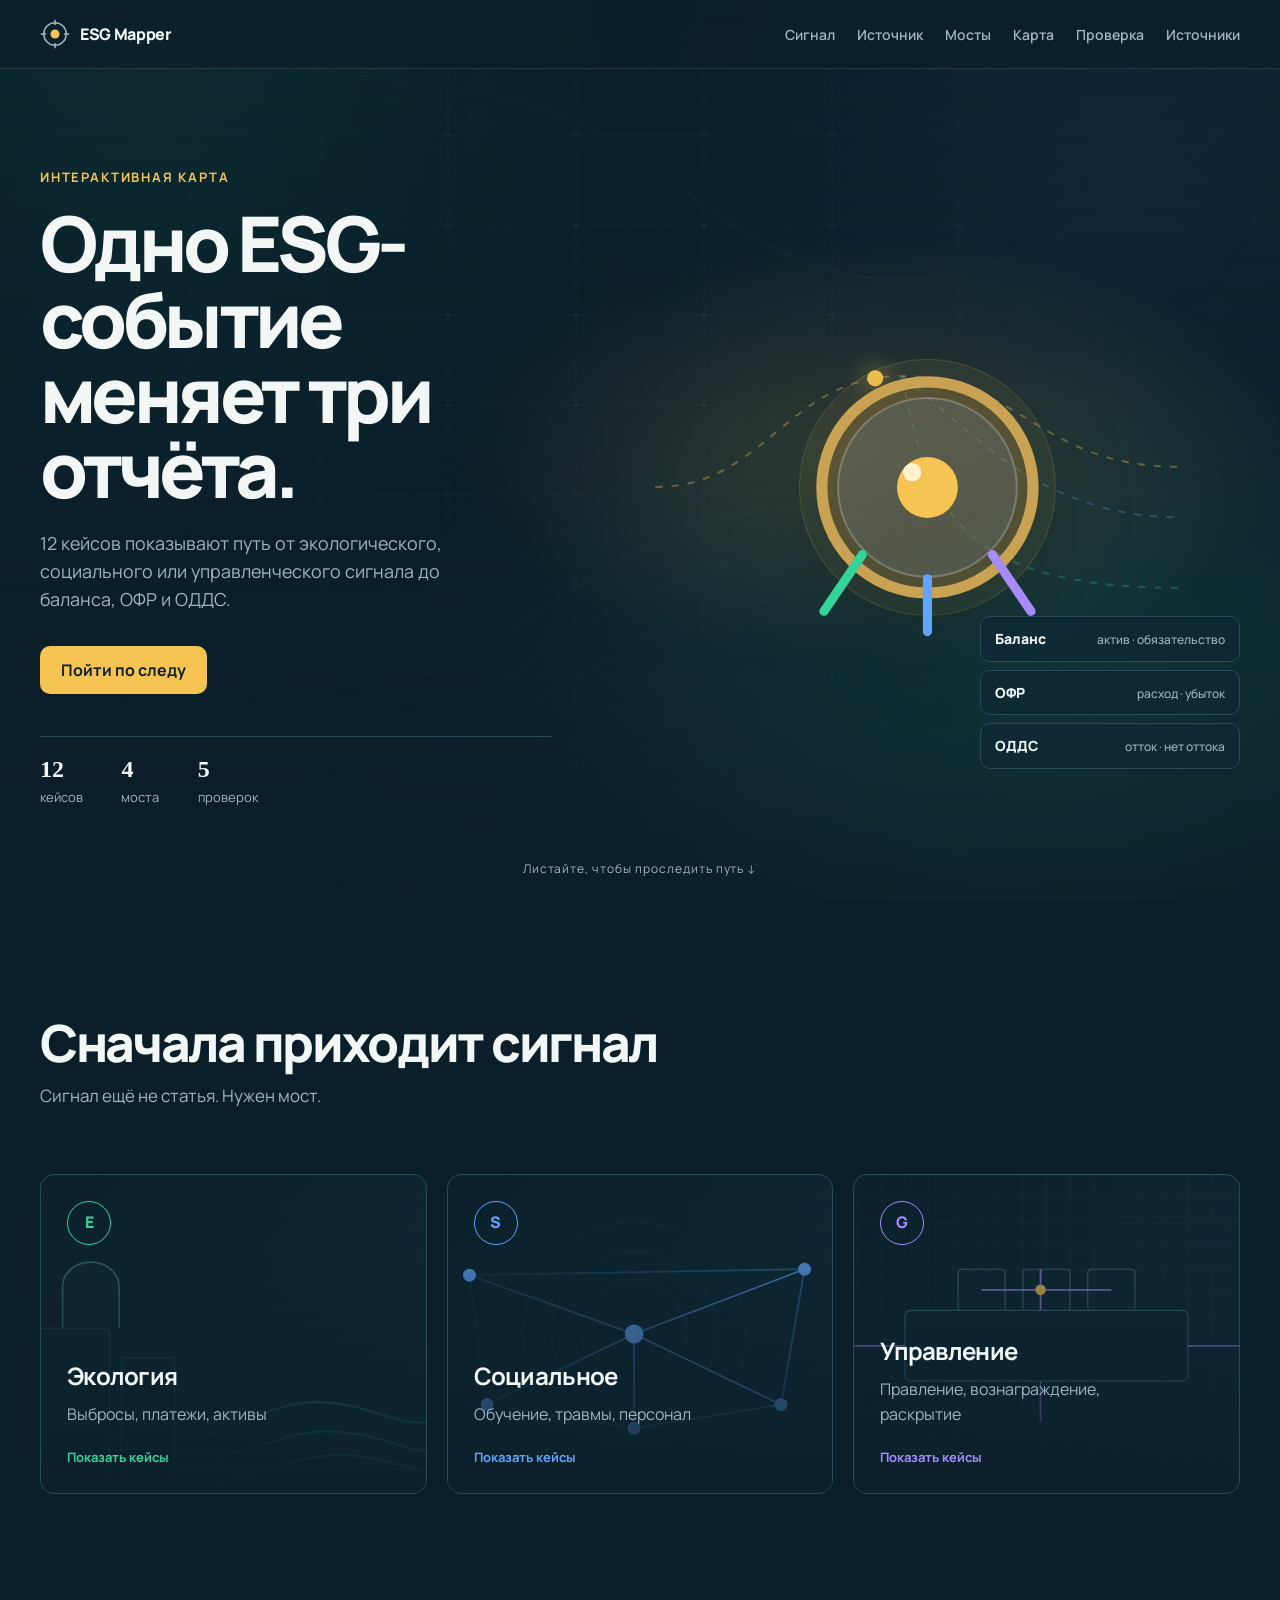
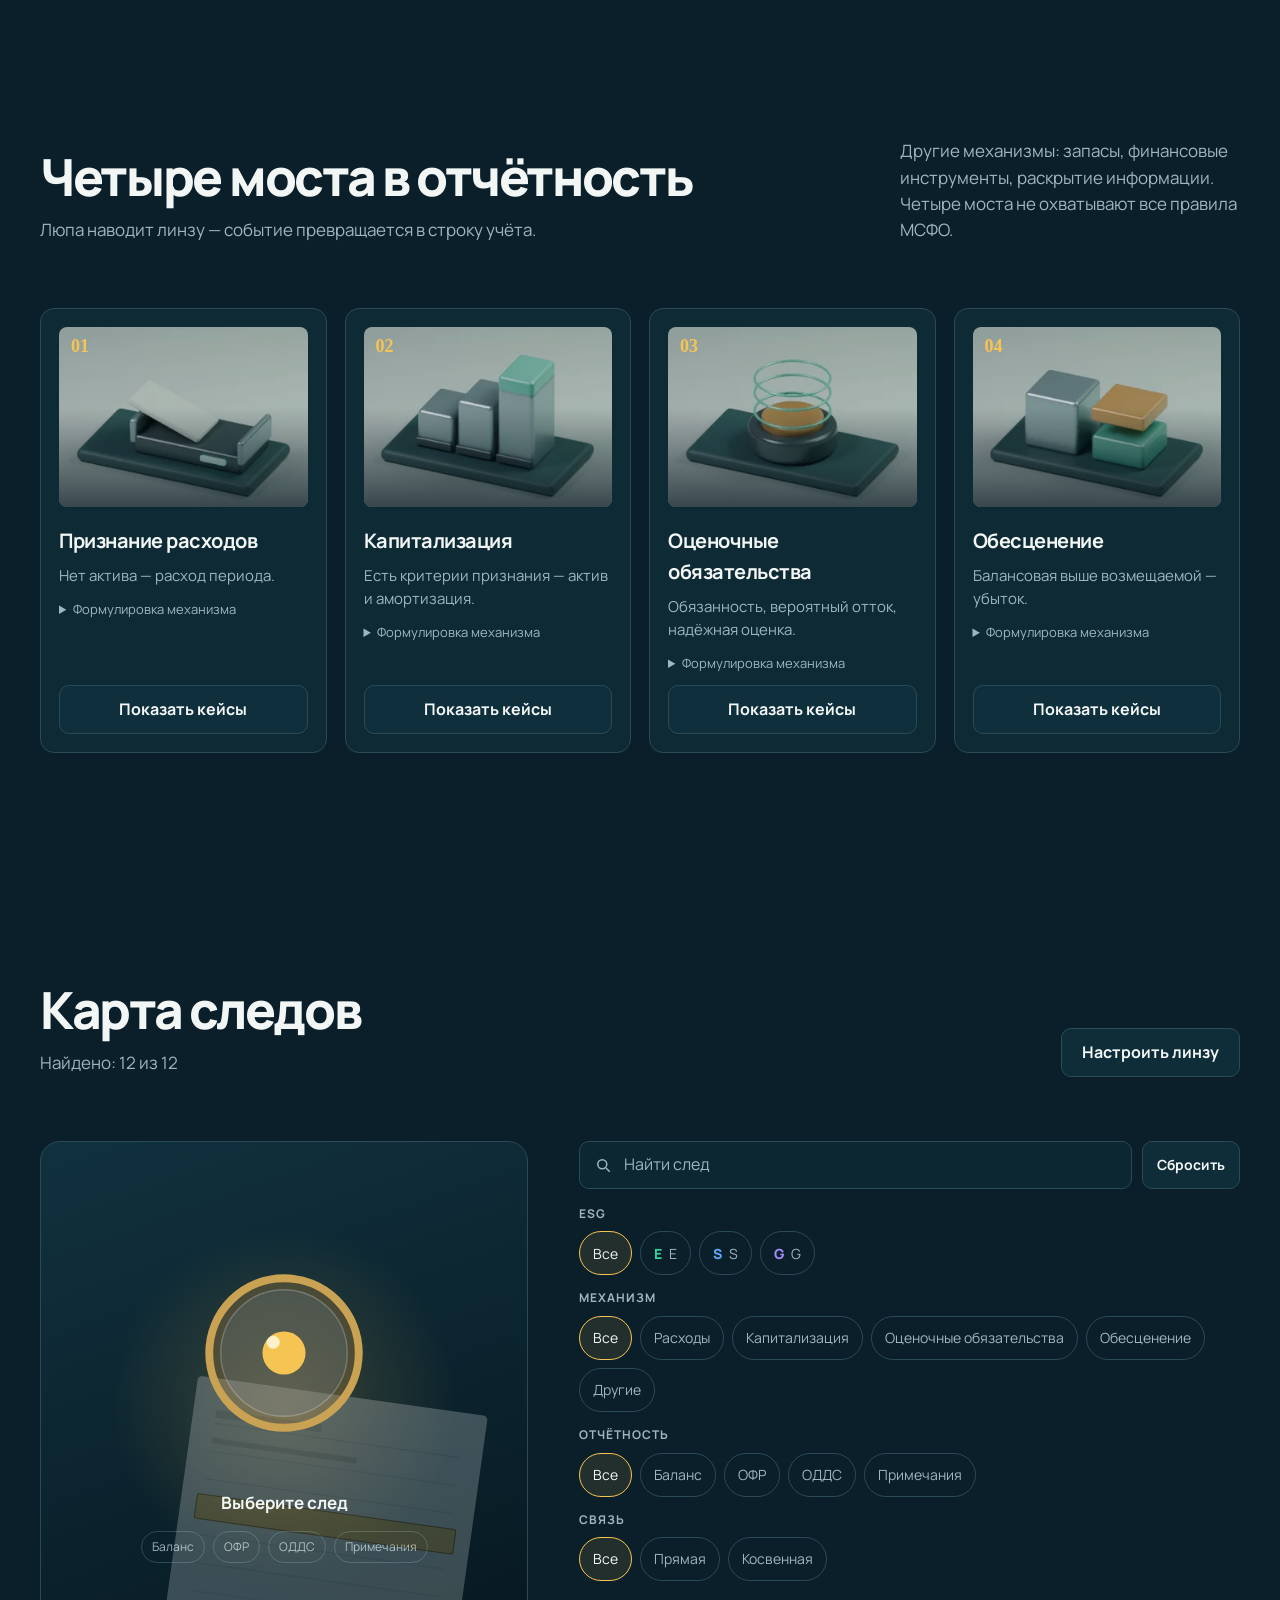
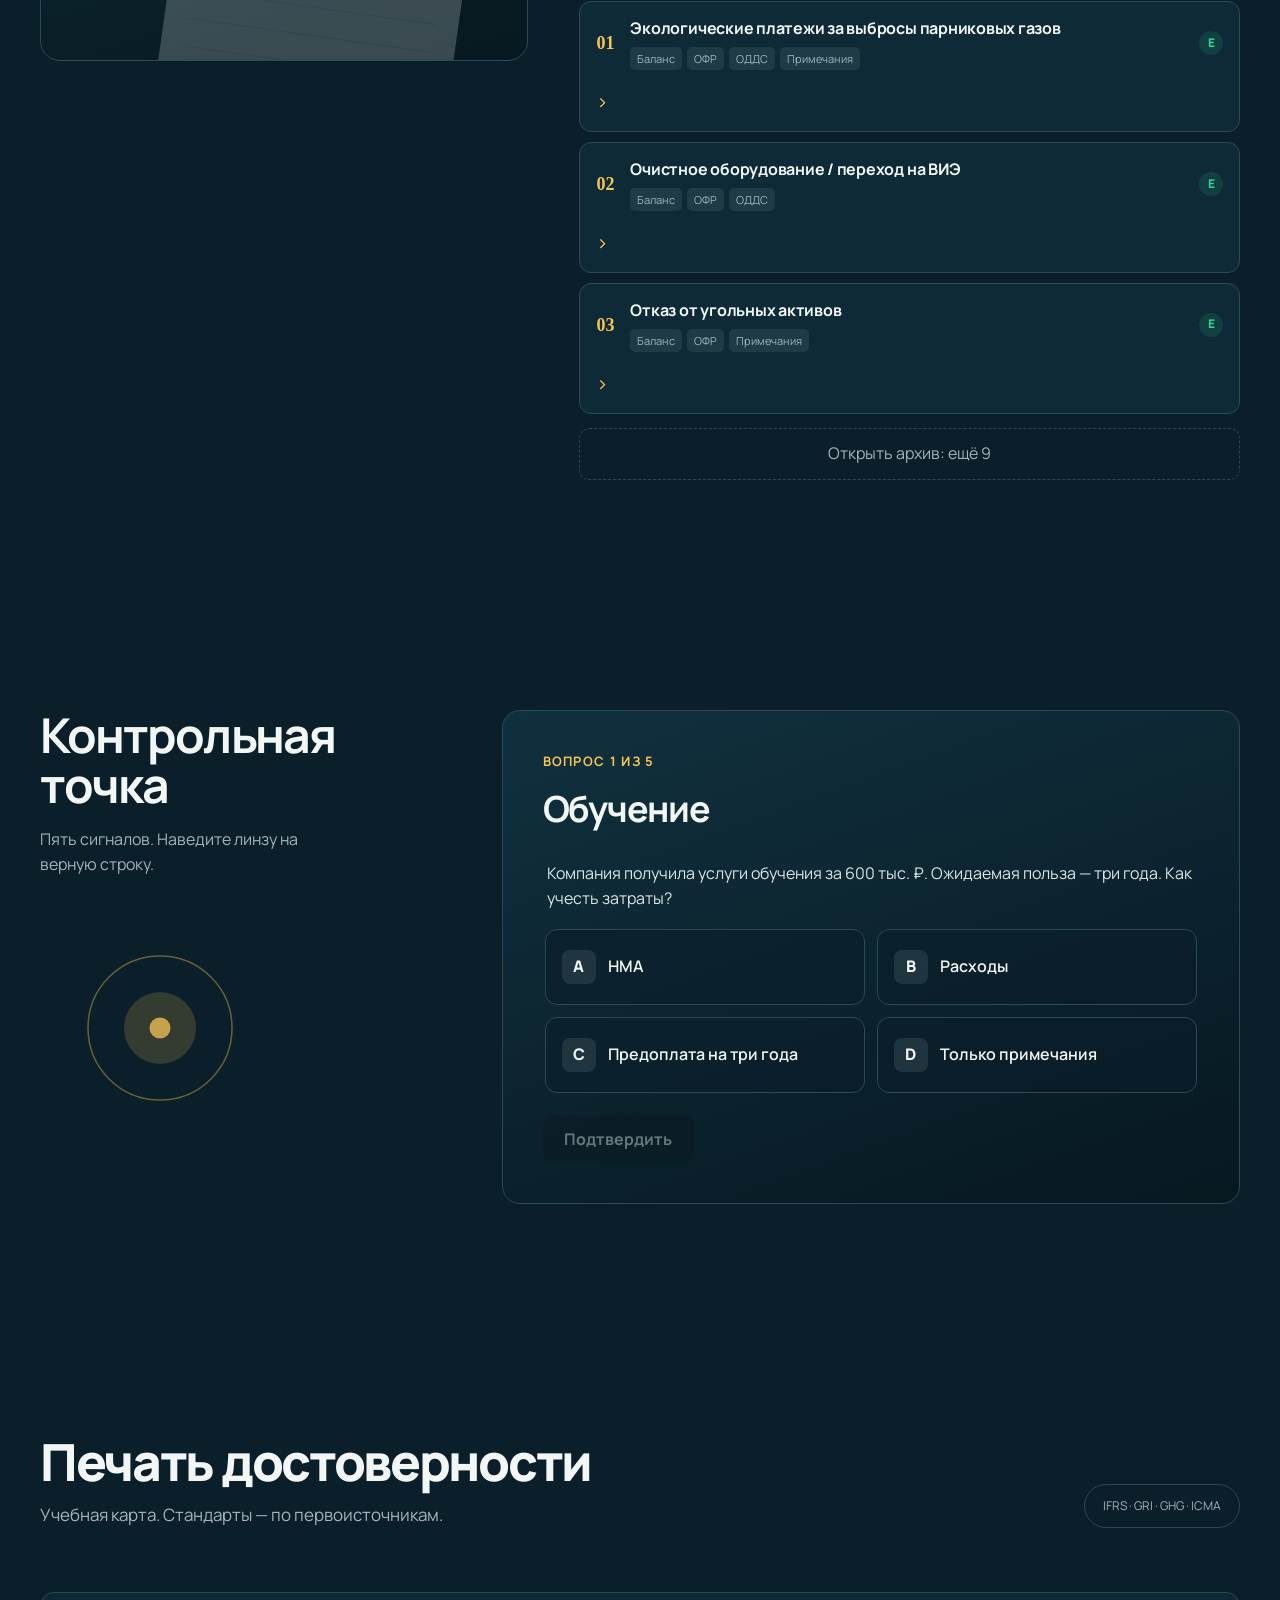
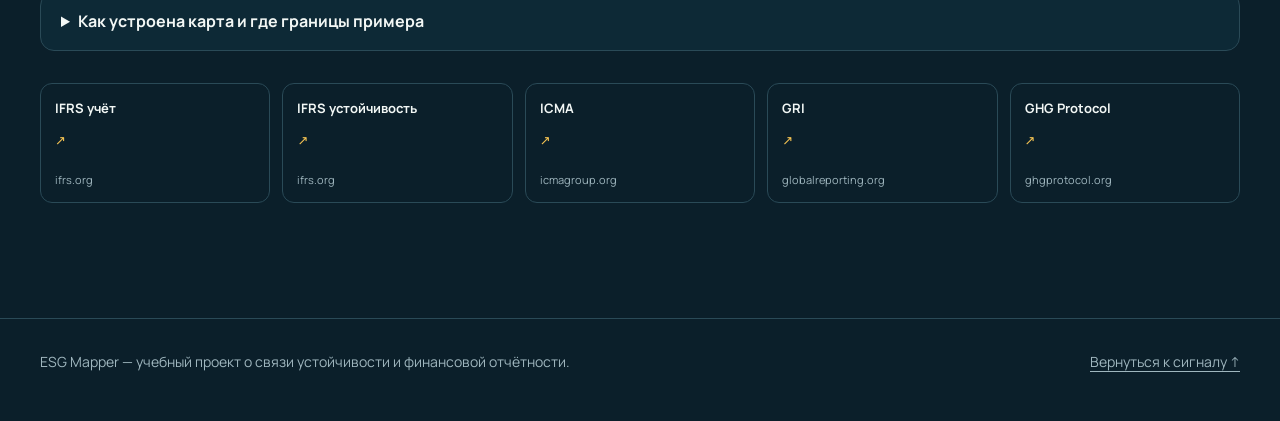
==== v2/index.html @ 5d4ba4f4 "Add v2 visual story preview with Lupa" ====
<!doctype html>
<html lang="ru">
<head>
  <meta charset="utf-8">
  <meta name="viewport" content="width=device-width, initial-scale=1">
  <title>ESG Mapper — след сигнала</title>
  <meta name="description" content="Интерактивная карта: как ESG-событие доходит до баланса, отчёта о финансовых результатах и денежных потоков.">
  <meta name="color-scheme" content="dark">
  <meta property="og:title" content="ESG Mapper — след сигнала">
  <meta property="og:description" content="Одно ESG-событие меняет три отчёта. Пройдите по следу с Люпой-линзой.">
  <meta property="og:image" content="assets/og-esg-mapper.jpg">
  <meta property="og:url" content="https://SaroyanAram.github.io/esg-mapper/v2/">
  <link rel="canonical" href="https://SaroyanAram.github.io/esg-mapper/v2/">
  <link rel="icon" type="image/png" sizes="48x48" href="assets/favicon.png">
  <link rel="stylesheet" href="styles.css">
</head>
<body>
  <a class="skip-link" href="#main">Перейти к содержанию</a>

  <header class="topbar">
    <div class="shell topbar__inner">
      <a class="brand" href="#signal" aria-label="ESG Mapper — к началу">
        <svg class="brand__mark" viewBox="0 0 40 40" aria-hidden="true" focusable="false">
          <circle cx="20" cy="20" r="15" fill="none" stroke="currentColor" stroke-width="2"/>
          <circle cx="20" cy="20" r="6" fill="#F6C453"/>
          <path d="M20 1v7M20 32v7M1 20h7M32 20h7" stroke="currentColor" stroke-width="2"/>
        </svg>
        <span>ESG Mapper</span>
      </a>

      <button class="menu-toggle" id="menu-toggle" type="button" aria-expanded="false" aria-controls="site-nav">Меню</button>

      <nav class="site-nav" id="site-nav" aria-label="Маршрут по истории">
        <ul>
          <li><a href="#signal">Сигнал</a></li>
          <li><a href="#source">Источник</a></li>
          <li><a href="#mechanisms">Мосты</a></li>
          <li><a href="#catalog">Карта</a></li>
          <li><a href="#quiz">Проверка</a></li>
          <li><a href="#methodology">Источники</a></li>
        </ul>
      </nav>
    </div>
  </header>

  <main id="main">
    <!-- Акт 1 -->
    <section class="act hero" id="signal" aria-labelledby="hero-title">
      <div class="hero__backdrop" aria-hidden="true"></div>
      <div class="shell hero__inner">
        <div class="hero__copy">
          <p class="hero__eyebrow">Интерактивная карта</p>
          <h1 id="hero-title">Одно ESG-событие меняет три отчёта.</h1>
          <p class="hero__lede" id="hero-lede">12 кейсов показывают путь от экологического, социального или управленческого сигнала до баланса, ОФР и ОДДС.</p>
          <a class="btn btn--signal" href="#source">Пойти по следу</a>
          <ul class="hero__stats" id="hero-stats" aria-label="Объём материала">
            <li><b>12</b><span>кейсов</span></li>
            <li><b>4</b><span>моста</span></li>
            <li><b>5</b><span>проверок</span></li>
          </ul>
        </div>

        <div class="hero__stage" aria-hidden="true">
          <svg class="signal-path" viewBox="0 0 620 460" focusable="false">
            <path class="signal-path__track" d="M40 230C150 230 170 120 285 120S420 210 560 210"/>
            <path class="signal-path__track signal-path__track--low" d="M285 120C310 250 340 330 560 330"/>
            <path class="signal-path__track signal-path__track--mid" d="M285 120C350 170 420 260 560 260"/>
            <circle class="signal-path__dot" r="8">
              <animateMotion dur="4.2s" repeatCount="indefinite" path="M40 230C150 230 170 120 285 120S420 210 560 210"/>
            </circle>
          </svg>

          <div class="lupa" id="lupa" data-mood="idle">
            <svg viewBox="0 0 320 320" focusable="false">
              <circle class="lupa__halo" cx="160" cy="160" r="126"/>
              <circle class="lupa__frame" cx="160" cy="160" r="104"/>
              <circle class="lupa__glass" cx="160" cy="160" r="88"/>
              <circle class="lupa__pupil" id="lupa-pupil" cx="160" cy="160" r="30"/>
              <circle class="lupa__glint" cx="145" cy="145" r="9"/>
              <g class="lupa__scarves">
                <path d="M96 226L58 282" stroke="#34D399"/>
                <path d="M160 250V302" stroke="#60A5FA"/>
                <path d="M224 226L262 282" stroke="#A78BFA"/>
              </g>
            </svg>
          </div>

          <div class="report-stack">
            <div class="report-cell" data-report="balance"><span>Баланс</span><b>актив · обязательство</b></div>
            <div class="report-cell" data-report="income"><span>ОФР</span><b>расход · убыток</b></div>
            <div class="report-cell" data-report="cashflow"><span>ОДДС</span><b>отток · нет оттока</b></div>
          </div>
        </div>
      </div>
      <p class="hero__scroll" aria-hidden="true">Листайте, чтобы проследить путь ↓</p>
    </section>

    <!-- Акт 2 -->
    <section class="act act--source" id="source" aria-labelledby="source-title">
      <div class="shell">
        <div class="act__head">
          <h2 id="source-title">Сначала приходит сигнал</h2>
          <p>Сигнал ещё не статья. Нужен мост.</p>
        </div>
        <div class="source-grid" id="source-grid"></div>
      </div>
    </section>

    <!-- Акт 3 -->
    <section class="act act--bridges" id="mechanisms" aria-labelledby="bridges-title">
      <div class="shell">
        <div class="act__head act__head--split">
          <div>
            <h2 id="bridges-title">Четыре моста в отчётность</h2>
            <p>Люпа наводит линзу — событие превращается в строку учёта.</p>
          </div>
          <p class="bridge-note" id="bridge-note"></p>
        </div>
        <div class="bridge-grid" id="bridges-list"></div>
      </div>
    </section>

    <!-- Акт 4 -->
    <section class="act act--catalog" id="catalog" aria-labelledby="catalog-title">
      <div class="shell">
        <div class="act__head act__head--split">
          <div>
            <h2 id="catalog-title" tabindex="-1">Карта следов</h2>
            <p id="catalog-count" aria-live="polite">Загрузка каталога…</p>
          </div>
          <button class="btn btn--ghost" id="filters-toggle" type="button" aria-expanded="false" aria-controls="filters-panel">
            Настроить линзу <span class="badge" id="filters-badge" hidden>0</span>
          </button>
        </div>

        <div id="catalog-error" class="error-box" hidden role="alert">
          <p>Не удалось загрузить каталог. Обновите страницу</p>
          <button class="btn btn--signal" id="catalog-retry" type="button">Повторить</button>
        </div>

        <div class="map-layout">
          <aside class="map-stage" aria-label="Сцена с линзой">
            <div class="map-stage__glow" aria-hidden="true"></div>
            <img class="map-stage__paper" src="assets/report-sheet.svg" alt="" width="640" height="720">
            <div class="map-stage__lupa" aria-hidden="true">
              <svg viewBox="0 0 320 320" focusable="false">
                <circle class="lupa__frame" cx="160" cy="160" r="104"/>
                <circle class="lupa__glass" cx="160" cy="160" r="88"/>
                <circle class="lupa__pupil" id="map-pupil" cx="160" cy="160" r="30"/>
                <circle class="lupa__glint" cx="145" cy="145" r="9"/>
              </svg>
            </div>
            <p class="map-stage__title" id="stage-title">Выберите след</p>
            <div class="map-stage__reports" aria-hidden="true">
              <span data-stage-report="balance">Баланс</span>
              <span data-stage-report="income">ОФР</span>
              <span data-stage-report="cashflow">ОДДС</span>
              <span data-stage-report="notes">Примечания</span>
            </div>
          </aside>

          <div class="map-list">
            <div class="map-tools">
              <label class="search">
                <span class="visually-hidden">Найти след</span>
                <svg viewBox="0 0 24 24" aria-hidden="true" focusable="false"><circle cx="11" cy="11" r="6" fill="none" stroke="currentColor" stroke-width="2"/><path d="M16 16l5 5" stroke="currentColor" stroke-width="2"/></svg>
                <input id="catalog-search" type="search" placeholder="Найти след" autocomplete="off">
              </label>
              <button class="btn btn--ghost btn--small" id="catalog-reset" type="button">Сбросить</button>
            </div>

            <div class="filters-panel" id="filters-panel">
              <div class="filter-group" data-filter="category"><p>ESG</p></div>
              <div class="filter-group" data-filter="mechanism"><p>Механизм</p></div>
              <div class="filter-group" data-filter="form"><p>Отчётность</p></div>
              <div class="filter-group" data-filter="link"><p>Связь</p></div>
            </div>

            <div class="case-list" id="catalog-results"></div>
            <button class="show-all" id="show-all" type="button" hidden>Открыть архив: ещё <span id="hidden-count">0</span></button>
          </div>
        </div>
      </div>

      <dialog class="dossier" id="case-dossier" aria-labelledby="dossier-title">
        <div class="dossier__bar">
          <span class="dossier__id" id="dossier-id">00</span>
          <button class="dossier__close" id="dossier-close" type="button" aria-label="Закрыть досье">×</button>
        </div>
        <h3 id="dossier-title" tabindex="-1"></h3>
        <div class="dossier__body" id="dossier-body"></div>
      </dialog>
    </section>

    <!-- Акт 5 -->
    <section class="act act--quiz" id="quiz" aria-labelledby="quiz-title">
      <div class="shell quiz-layout">
        <div class="quiz-intro">
          <h2 id="quiz-title">Контрольная точка</h2>
          <p>Пять сигналов. Наведите линзу на верную строку.</p>
          <svg class="quiz-intro__mark" viewBox="0 0 320 320" aria-hidden="true" focusable="false">
            <circle cx="160" cy="160" r="96" fill="none" stroke="#F6C453" stroke-width="2" opacity="0.5"/>
            <circle cx="160" cy="160" r="48" fill="#F6C453" opacity="0.22"/>
            <circle cx="160" cy="160" r="14" fill="#F6C453"/>
          </svg>
        </div>
        <div class="quiz-card-wrap" id="quiz-root"></div>
      </div>
    </section>

    <section class="act act--trust" id="methodology" aria-labelledby="methodology-title">
      <div class="shell">
        <div class="act__head act__head--split">
          <div>
            <h2 id="methodology-title">Печать достоверности</h2>
            <p>Учебная карта. Стандарты — по первоисточникам.</p>
          </div>
          <span class="seal" aria-hidden="true">IFRS · GRI · GHG · ICMA</span>
        </div>
        <details class="disclosure">
          <summary>Как устроена карта и где границы примера</summary>
          <div id="methodology-body"></div>
          <dl class="glossary" id="glossary"></dl>
        </details>
        <ul class="source-stamps" id="sources-list"></ul>
      </div>
    </section>
  </main>

  <footer class="footer">
    <div class="shell footer__inner">
      <p>ESG Mapper — учебный проект о связи устойчивости и финансовой отчётности.</p>
      <a href="#signal">Вернуться к сигналу ↑</a>
    </div>
  </footer>

  <script type="module" src="app.js"></script>
</body>
</html>
---- v2/styles.css ----
@font-face {
  font-family: "Manrope";
  src: url("assets/fonts/Manrope-Variable.ttf") format("truetype-variations");
  font-weight: 200 800;
  font-display: swap;
}

:root {
  --bg: #0b1f2a;
  --surface: #123240;
  --surface-2: #0e2a35;
  --text: #f2f7f5;
  --muted: #9fb6be;
  --line: #2a4a57;
  --e: #34d399;
  --s: #60a5fa;
  --g: #a78bfa;
  --signal: #f6c453;
  --shell: 1200px;
  --radius: 14px;
  color-scheme: dark;
}

*,
*::before,
*::after { box-sizing: border-box; }

[hidden] { display: none !important; }

html {
  scroll-behavior: smooth;
  scroll-padding-top: 84px;
}

body {
  margin: 0;
  min-width: 320px;
  background: var(--bg);
  color: var(--text);
  font: 400 16px/1.55 "Manrope", "Segoe UI", system-ui, sans-serif;
  -webkit-font-smoothing: antialiased;
  overflow-x: hidden;
}

body::before {
  content: "";
  position: fixed;
  inset: 0;
  z-index: -1;
  background:
    radial-gradient(circle at 12% 8%, rgba(52, 211, 153, 0.12), transparent 38%),
    radial-gradient(circle at 88% 22%, rgba(96, 165, 250, 0.12), transparent 40%),
    radial-gradient(circle at 60% 88%, rgba(167, 139, 250, 0.1), transparent 42%),
    url("assets/contour-map.svg") center / cover no-repeat;
  opacity: 0.72;
  pointer-events: none;
}

h1, h2, h3, h4, p, ul, ol, dl, figure { margin: 0; }
ul, ol { padding: 0; list-style: none; }
img, svg { max-width: 100%; }
button, input { font: inherit; }
button { color: inherit; }

a { color: var(--signal); text-decoration-thickness: 1px; text-underline-offset: 4px; }

:focus-visible {
  outline: 2px solid var(--signal);
  outline-offset: 3px;
  border-radius: 4px;
}

.visually-hidden {
  position: absolute;
  width: 1px;
  height: 1px;
  padding: 0;
  margin: -1px;
  overflow: hidden;
  clip: rect(0 0 0 0);
  white-space: nowrap;
  border: 0;
}

.skip-link {
  position: fixed;
  top: 8px;
  left: 8px;
  z-index: 100;
  padding: 10px 16px;
  border-radius: 8px;
  background: var(--signal);
  color: #10202a;
  font-weight: 700;
  transform: translateY(-140%);
}
.skip-link:focus { transform: translateY(0); }

.shell {
  width: min(100% - 40px, var(--shell));
  margin-inline: auto;
}

/* ---------- Шапка ---------- */

.topbar {
  position: sticky;
  top: 0;
  z-index: 50;
  border-bottom: 1px solid rgba(159, 182, 190, 0.16);
  background: rgba(11, 31, 42, 0.82);
  backdrop-filter: blur(14px);
}

.topbar__inner {
  display: flex;
  align-items: center;
  justify-content: space-between;
  gap: 20px;
  min-height: 68px;
}

.brand {
  display: inline-flex;
  align-items: center;
  gap: 10px;
  color: var(--text);
  font-weight: 800;
  letter-spacing: -0.02em;
  text-decoration: none;
}
.brand__mark { width: 30px; height: 30px; color: var(--muted); }

.site-nav ul { display: flex; flex-wrap: wrap; gap: 22px; }
.site-nav a {
  color: var(--muted);
  font-size: 0.875rem;
  font-weight: 600;
  text-decoration: none;
}
.site-nav a:hover { color: var(--text); }

.menu-toggle {
  display: none;
  min-height: 44px;
  padding: 8px 14px;
  border: 1px solid var(--line);
  border-radius: 8px;
  background: transparent;
  font-weight: 700;
}

/* ---------- Кнопки ---------- */

.btn {
  display: inline-flex;
  align-items: center;
  justify-content: center;
  gap: 8px;
  min-height: 48px;
  padding: 11px 20px;
  border: 1px solid transparent;
  border-radius: 10px;
  font-weight: 700;
  text-decoration: none;
  cursor: pointer;
  transition: transform 180ms ease, background 180ms ease, border-color 180ms ease;
}
.btn:hover { transform: translateY(-2px); }
.btn--signal { background: var(--signal); color: #10202a; }
.btn--signal:hover { background: #ffd57d; }
.btn--ghost { border-color: var(--line); background: rgba(18, 50, 64, 0.7); color: var(--text); }
.btn--ghost:hover { border-color: var(--signal); }
.btn--small { min-height: 44px; padding: 8px 14px; font-size: 0.875rem; }

/* ---------- Акты ---------- */

.act { position: relative; padding: clamp(72px, 9vw, 132px) 0; }
.act__head { max-width: 720px; margin-bottom: clamp(36px, 5vw, 64px); }
.act__head h2 {
  font-size: clamp(2rem, 4vw, 3.25rem);
  line-height: 1.04;
  letter-spacing: -0.045em;
  font-weight: 800;
}
.act__head p { margin-top: 14px; color: var(--muted); font-size: 1.0625rem; }
.act__head--split {
  display: flex;
  align-items: end;
  justify-content: space-between;
  gap: 32px;
  max-width: none;
}
.act__head--split > div { max-width: 720px; }

/* ---------- Hero ---------- */

.hero {
  min-height: calc(100svh - 68px);
  display: flex;
  align-items: center;
  padding: clamp(48px, 6vw, 84px) 0 72px;
  overflow: hidden;
}
.hero__backdrop {
  position: absolute;
  inset: 0;
  z-index: -1;
  background:
    radial-gradient(ellipse at 68% 46%, rgba(246, 196, 83, 0.16), transparent 34%),
    radial-gradient(ellipse at 82% 70%, rgba(52, 211, 153, 0.12), transparent 38%),
    linear-gradient(180deg, rgba(11, 31, 42, 0.2), rgba(11, 31, 42, 0.92));
}
.hero__inner {
  display: grid;
  grid-template-columns: minmax(0, 0.9fr) minmax(0, 1.1fr);
  align-items: center;
  gap: clamp(28px, 5vw, 72px);
}
.hero__eyebrow {
  margin-bottom: 18px;
  color: var(--signal);
  font-size: 0.8125rem;
  font-weight: 700;
  letter-spacing: 0.14em;
  text-transform: uppercase;
}
.hero h1 {
  max-width: 12ch;
  font-size: clamp(2.7rem, 6vw, 5.4rem);
  line-height: 0.98;
  letter-spacing: -0.06em;
  font-weight: 800;
}
.hero__lede {
  max-width: 42ch;
  margin: 24px 0 32px;
  color: var(--muted);
  font-size: clamp(1rem, 1.4vw, 1.125rem);
}
.hero__stats {
  display: flex;
  gap: clamp(20px, 3vw, 40px);
  margin-top: 42px;
  padding-top: 20px;
  border-top: 1px solid var(--line);
}
.hero__stats li { display: flex; flex-direction: column; }
.hero__stats b {
  font: 700 1.5rem/1 "Georgia", serif;
  color: var(--text);
  font-variant-numeric: tabular-nums;
}
.hero__stats span { margin-top: 6px; color: var(--muted); font-size: 0.8125rem; }

.hero__stage {
  position: relative;
  min-height: min(68vh, 620px);
  display: grid;
  place-items: center;
}
.signal-path {
  position: absolute;
  inset: 0;
  width: 100%;
  height: 100%;
  overflow: visible;
}
.signal-path__track {
  fill: none;
  stroke: rgba(246, 196, 83, 0.34);
  stroke-width: 2;
  stroke-dasharray: 7 9;
}
.signal-path__track--low { stroke: rgba(52, 211, 153, 0.28); }
.signal-path__track--mid { stroke: rgba(96, 165, 250, 0.28); }
.signal-path__dot { fill: var(--signal); filter: drop-shadow(0 0 12px rgba(246, 196, 83, 0.8)); }

.lupa {
  position: relative;
  z-index: 2;
  width: min(52%, 340px);
  filter: drop-shadow(0 24px 44px rgba(0, 0, 0, 0.38));
  animation: lens-open 1.2s cubic-bezier(0.2, 0.8, 0.2, 1) both;
}
.lupa svg { display: block; width: 100%; }
.lupa__halo { fill: rgba(246, 196, 83, 0.06); stroke: rgba(246, 196, 83, 0.18); stroke-width: 1; }
.lupa__frame { fill: #b98a3a; fill-opacity: 0.28; stroke: #c9a253; stroke-width: 11; }
.lupa__glass { fill: rgba(96, 165, 250, 0.12); stroke: rgba(242, 247, 245, 0.24); stroke-width: 2; }
.lupa__pupil {
  fill: var(--signal);
  transform: translate(var(--pupil-x, 0px), var(--pupil-y, 0px));
  transition: transform 220ms ease;
}
.lupa__glint { fill: #fff6d8; opacity: 0.9; }
.lupa__scarves path { fill: none; stroke-width: 9; stroke-linecap: round; }
.lupa[data-mood="E"] .lupa__glass { fill: rgba(52, 211, 153, 0.2); }
.lupa[data-mood="S"] .lupa__glass { fill: rgba(96, 165, 250, 0.24); }
.lupa[data-mood="G"] .lupa__glass { fill: rgba(167, 139, 250, 0.24); }

.report-stack {
  position: absolute;
  right: 0;
  bottom: 4%;
  z-index: 3;
  display: grid;
  gap: 8px;
  width: min(46%, 260px);
}
.report-cell {
  padding: 11px 14px;
  border: 1px solid var(--line);
  border-radius: 10px;
  background: rgba(14, 42, 53, 0.88);
  backdrop-filter: blur(8px);
  display: flex;
  align-items: baseline;
  justify-content: space-between;
  gap: 10px;
}
.report-cell span { font-weight: 800; font-size: 0.875rem; }
.report-cell b { color: var(--muted); font-size: 0.75rem; font-weight: 500; text-align: right; }
.report-cell.is-lit { border-color: var(--signal); box-shadow: inset 3px 0 0 var(--signal); }

.hero__scroll {
  position: absolute;
  bottom: 22px;
  left: 50%;
  transform: translateX(-50%);
  color: var(--muted);
  font-size: 0.75rem;
  letter-spacing: 0.08em;
  white-space: nowrap;
}

@keyframes lens-open {
  from { opacity: 0; transform: scale(0.8) rotate(-8deg); }
  to { opacity: 1; transform: scale(1) rotate(0); }
}

/* ---------- Источники сигнала ---------- */

.source-grid { display: grid; grid-template-columns: repeat(3, minmax(0, 1fr)); gap: 20px; }
.source-card {
  position: relative;
  min-height: 320px;
  padding: 26px;
  border: 1px solid var(--line);
  border-radius: var(--radius);
  overflow: hidden;
  background: var(--surface-2) center / cover no-repeat;
  text-align: left;
  cursor: pointer;
  isolation: isolate;
  transition: transform 220ms ease, border-color 220ms ease;
}
.source-card::after {
  content: "";
  position: absolute;
  inset: 0;
  z-index: -1;
  background: linear-gradient(180deg, rgba(11, 31, 42, 0.1), rgba(11, 31, 42, 0.92));
}
.source-card:hover { transform: translateY(-6px); border-color: var(--accent); }
.source-card--E { --accent: var(--e); background-image: url("assets/portal-e.svg"); }
.source-card--S { --accent: var(--s); background-image: url("assets/portal-s.svg"); }
.source-card--G { --accent: var(--g); background-image: url("assets/portal-g.svg"); }
.source-card__letter {
  display: inline-grid;
  place-items: center;
  width: 44px;
  height: 44px;
  border: 1px solid var(--accent);
  border-radius: 50%;
  color: var(--accent);
  font-weight: 800;
}
.source-card h3 { margin-top: auto; font-size: 1.5rem; letter-spacing: -0.03em; }
.source-card p { margin-top: 8px; color: var(--muted); max-width: 28ch; }
.source-card__hint { display: block; margin-top: 20px; color: var(--accent); font-size: 0.8125rem; font-weight: 700; }
.source-card { display: flex; flex-direction: column; align-items: flex-start; }

/* ---------- Мосты ---------- */

.bridge-grid { display: grid; grid-template-columns: repeat(4, minmax(0, 1fr)); gap: 18px; }
.bridge {
  position: relative;
  display: flex;
  flex-direction: column;
  min-height: 380px;
  padding: 18px;
  border: 1px solid var(--line);
  border-radius: var(--radius);
  background: var(--surface-2);
  overflow: hidden;
  transition: transform 220ms ease, border-color 220ms ease;
}
.bridge:hover { transform: translateY(-6px); border-color: var(--signal); }
.bridge__media {
  position: relative;
  height: 180px;
  border-radius: 8px;
  overflow: hidden;
  background: #071820;
}
.bridge__media img { width: 100%; height: 100%; object-fit: cover; opacity: 0.9; }
.bridge__media::after {
  content: "";
  position: absolute;
  inset: 0;
  background: linear-gradient(180deg, transparent 45%, rgba(7, 24, 32, 0.7));
}
.bridge__index {
  position: absolute;
  top: 10px;
  left: 12px;
  z-index: 1;
  font: 700 1.125rem/1 "Georgia", serif;
  color: var(--signal);
}
.bridge h3 { margin-top: 18px; font-size: 1.25rem; letter-spacing: -0.025em; }
.bridge__short { margin-top: 8px; color: var(--muted); font-size: 0.9375rem; }
.bridge .btn { margin-top: auto; width: 100%; }
.bridge__more { margin-top: 12px; color: var(--muted); font-size: 0.8125rem; }
.bridge__more summary { cursor: pointer; min-height: 32px; }
.bridge__more p { margin-top: 8px; line-height: 1.5; }
.bridge-note { max-width: 34ch; color: var(--muted); font-size: 0.875rem; }
.loading-note { color: var(--muted); }

/* ---------- Карта ---------- */

.error-box {
  display: flex;
  align-items: center;
  justify-content: space-between;
  gap: 16px;
  margin-bottom: 24px;
  padding: 18px 20px;
  border: 1px solid rgba(246, 196, 83, 0.5);
  border-radius: 10px;
  background: rgba(246, 196, 83, 0.08);
}

.map-layout { display: grid; grid-template-columns: minmax(280px, 0.85fr) minmax(0, 1.15fr); gap: clamp(24px, 4vw, 56px); }

.map-stage {
  position: sticky;
  top: 96px;
  align-self: start;
  min-height: 520px;
  padding: 28px;
  border: 1px solid var(--line);
  border-radius: 20px;
  background: linear-gradient(160deg, rgba(18, 50, 64, 0.96), rgba(7, 24, 32, 0.96));
  overflow: hidden;
  display: flex;
  flex-direction: column;
  align-items: center;
  justify-content: center;
}
.map-stage__glow {
  position: absolute;
  width: 360px;
  height: 360px;
  border-radius: 50%;
  background: radial-gradient(circle, rgba(246, 196, 83, 0.2), transparent 68%);
  pointer-events: none;
}
.map-stage__paper {
  position: absolute;
  width: 74%;
  right: 6%;
  top: 14%;
  opacity: 0.24;
  transform: rotate(8deg);
}
.map-stage__lupa { position: relative; z-index: 1; width: min(55%, 230px); }
.map-stage__lupa svg { display: block; width: 100%; }
.map-stage__lupa .lupa__pupil { transform: translate(var(--map-x, 0px), var(--map-y, 0px)); }
.map-stage__title {
  position: relative;
  z-index: 2;
  margin-top: 22px;
  font-size: 1.0625rem;
  font-weight: 700;
  text-align: center;
}
.map-stage__reports { display: flex; flex-wrap: wrap; justify-content: center; gap: 8px; margin-top: 14px; }
.map-stage__reports span {
  padding: 6px 10px;
  border: 1px solid var(--line);
  border-radius: 999px;
  color: var(--muted);
  font-size: 0.75rem;
}
.map-stage__reports span.is-lit { border-color: var(--signal); color: var(--signal); background: rgba(246, 196, 83, 0.08); }

.map-tools { display: flex; gap: 10px; margin-bottom: 16px; }
.search {
  display: flex;
  align-items: center;
  gap: 10px;
  flex: 1;
  min-height: 48px;
  padding: 0 14px;
  border: 1px solid var(--line);
  border-radius: 10px;
  background: rgba(14, 42, 53, 0.8);
}
.search svg { width: 18px; height: 18px; color: var(--muted); flex: none; }
.search input { width: 100%; border: 0; background: none; color: var(--text); outline: none; }
.search input::placeholder { color: var(--muted); }

.badge {
  display: inline-grid;
  place-items: center;
  min-width: 22px;
  height: 22px;
  padding: 0 6px;
  border-radius: 999px;
  background: var(--signal);
  color: #10202a;
  font-size: 0.75rem;
}

.filters-panel { display: grid; gap: 14px; margin-bottom: 20px; }
.filter-group { display: grid; gap: 8px; }
.filter-group > p { color: var(--muted); font-size: 0.75rem; font-weight: 700; letter-spacing: 0.08em; text-transform: uppercase; }
.filter-chips { display: flex; flex-wrap: wrap; gap: 8px; }
.chip { position: relative; }
.chip input { position: absolute; opacity: 0; width: 1px; height: 1px; }
.chip label {
  display: inline-flex;
  align-items: center;
  gap: 7px;
  min-height: 44px;
  padding: 8px 13px;
  border: 1px solid var(--line);
  border-radius: 999px;
  color: var(--muted);
  cursor: pointer;
  font-size: 0.875rem;
}
.chip input:checked + label { border-color: var(--signal); color: var(--text); background: rgba(246, 196, 83, 0.1); }
.chip input:focus-visible + label { outline: 2px solid var(--signal); outline-offset: 3px; }
.chip__letter { font-weight: 800; }
.chip--E .chip__letter { color: var(--e); }
.chip--S .chip__letter { color: var(--s); }
.chip--G .chip__letter { color: var(--g); }

.case-list { display: grid; gap: 10px; }
.case-row {
  display: grid;
  grid-template-columns: auto 1fr auto;
  align-items: center;
  gap: 16px;
  width: 100%;
  min-height: 82px;
  padding: 14px 16px;
  border: 1px solid var(--line);
  border-radius: 12px;
  background: rgba(18, 50, 64, 0.6);
  text-align: left;
  cursor: pointer;
  transition: border-color 180ms ease, transform 180ms ease;
}
.case-row:hover { border-color: var(--signal); transform: translateX(3px); }
.case-row__id { font: 700 1.125rem/1 "Georgia", serif; color: var(--signal); }
.case-row__title { font-weight: 700; letter-spacing: -0.015em; }
.case-row__forms { display: flex; gap: 5px; flex-wrap: wrap; margin-top: 6px; }
.case-row__forms span { padding: 3px 7px; border-radius: 5px; background: rgba(159, 182, 190, 0.12); color: var(--muted); font-size: 0.6875rem; }
.case-row__arrow { color: var(--signal); font-size: 1.25rem; }
.case-row__esg { display: flex; gap: 4px; }
.case-row__esg i {
  display: inline-grid;
  place-items: center;
  width: 24px;
  height: 24px;
  border-radius: 50%;
  font-style: normal;
  font-size: 0.75rem;
  font-weight: 800;
}
.case-row__esg i[data-esg="E"] { color: var(--e); background: rgba(52, 211, 153, 0.12); }
.case-row__esg i[data-esg="S"] { color: var(--s); background: rgba(96, 165, 250, 0.12); }
.case-row__esg i[data-esg="G"] { color: var(--g); background: rgba(167, 139, 250, 0.12); }

.show-all {
  width: 100%;
  min-height: 52px;
  margin-top: 14px;
  border: 1px dashed var(--line);
  border-radius: 10px;
  background: transparent;
  color: var(--muted);
  cursor: pointer;
}
.show-all:hover { border-color: var(--signal); color: var(--text); }

.catalog-empty {
  padding: 40px 24px;
  border: 1px dashed var(--line);
  border-radius: 12px;
  text-align: center;
}
.catalog-empty p { margin-bottom: 18px; color: var(--muted); }

/* ---------- Досье ---------- */

.dossier {
  width: min(100% - 24px, 820px);
  max-height: min(88vh, 900px);
  padding: 0;
  border: 1px solid var(--line);
  border-radius: 18px;
  background: var(--surface);
  color: var(--text);
  box-shadow: 0 30px 80px rgba(0, 0, 0, 0.55);
}
.dossier::backdrop { background: rgba(4, 14, 20, 0.78); backdrop-filter: blur(4px); }
.dossier__bar {
  display: flex;
  align-items: center;
  justify-content: space-between;
  padding: 18px 24px 0;
}
.dossier__id { font: 700 1.5rem/1 "Georgia", serif; color: var(--signal); }
.dossier__close {
  width: 44px;
  height: 44px;
  border: 1px solid var(--line);
  border-radius: 50%;
  background: transparent;
  font-size: 1.5rem;
  line-height: 1;
  cursor: pointer;
}
.dossier h3 { padding: 8px 24px 18px; font-size: clamp(1.5rem, 3vw, 2.125rem); letter-spacing: -0.035em; }
.dossier__body { padding: 0 24px 28px; }
.dossier__tags { display: flex; flex-wrap: wrap; gap: 8px; margin-bottom: 22px; }
.dossier__tags span { padding: 6px 10px; border: 1px solid var(--line); border-radius: 999px; color: var(--muted); font-size: 0.8125rem; }
.dossier__grid { display: grid; grid-template-columns: repeat(2, minmax(0, 1fr)); gap: 22px; }
.dossier__block { padding-top: 14px; border-top: 1px solid var(--line); }
.dossier__block h4 { margin-bottom: 8px; color: var(--signal); font-size: 0.8125rem; letter-spacing: 0.08em; text-transform: uppercase; }
.dossier__block p { color: #dbe7e6; font-size: 0.9375rem; }
.dossier__block ol { display: grid; gap: 6px; color: #dbe7e6; font-size: 0.9375rem; }
.dossier__report { margin-bottom: 12px; }
.dossier__report b { display: block; margin-bottom: 3px; font-size: 0.8125rem; color: var(--muted); }
.dossier__clarify { margin-top: 18px; padding: 12px 14px; border-left: 2px solid var(--signal); background: rgba(246, 196, 83, 0.07); font-size: 0.875rem; }
.dossier__refs { margin-top: 20px; color: var(--muted); font-size: 0.8125rem; }
.dossier__links { display: flex; flex-wrap: wrap; gap: 14px; margin-top: 10px; font-size: 0.8125rem; }

/* ---------- Квиз ---------- */

.quiz-layout { display: grid; grid-template-columns: minmax(240px, 0.7fr) minmax(0, 1.3fr); gap: clamp(28px, 5vw, 72px); align-items: start; }
.quiz-intro { position: sticky; top: 100px; }
.quiz-intro h2 { font-size: clamp(2rem, 4vw, 3rem); letter-spacing: -0.04em; line-height: 1.05; }
.quiz-intro p { margin-top: 16px; color: var(--muted); max-width: 30ch; }
.quiz-intro__mark { margin-top: 32px; width: min(70%, 240px); opacity: 0.8; }
.quiz-card-wrap { min-height: 480px; }
.quiz-card, .quiz-result {
  padding: clamp(24px, 4vw, 40px);
  border: 1px solid var(--line);
  border-radius: 18px;
  background: linear-gradient(160deg, rgba(18, 50, 64, 0.95), rgba(7, 24, 32, 0.95));
}
.quiz-progress { color: var(--signal); font-size: 0.8125rem; font-weight: 700; letter-spacing: 0.1em; text-transform: uppercase; }
.quiz-heading { margin-top: 10px; font-size: clamp(1.5rem, 3vw, 2.25rem); letter-spacing: -0.035em; }
.quiz-form { margin-top: 24px; }
.quiz-form fieldset { padding: 0; border: 0; }
.quiz-prompt { margin-bottom: 18px; color: #dbe7e6; }
.choices { display: grid; grid-template-columns: repeat(2, minmax(0, 1fr)); gap: 12px; }
.choice { position: relative; }
.choice input { position: absolute; opacity: 0; width: 1px; height: 1px; }
.choice label {
  display: flex;
  align-items: center;
  gap: 12px;
  min-height: 76px;
  padding: 14px 16px;
  border: 1px solid var(--line);
  border-radius: 12px;
  background: rgba(11, 31, 42, 0.6);
  cursor: pointer;
  font-weight: 600;
  transition: border-color 160ms ease, background 160ms ease;
}
.choice input:checked + label { border-color: var(--signal); background: rgba(246, 196, 83, 0.12); }
.choice input:focus-visible + label { outline: 2px solid var(--signal); outline-offset: 3px; }
.choice input:disabled + label { cursor: default; }
.choice-letter {
  display: grid;
  place-items: center;
  flex: none;
  width: 34px;
  height: 34px;
  border-radius: 8px;
  background: rgba(159, 182, 190, 0.14);
  font-weight: 800;
}
.choice.is-correct label { border-color: var(--e); background: rgba(52, 211, 153, 0.12); }
.choice.is-wrong label { border-color: #f87171; background: rgba(248, 113, 113, 0.12); }
.choice-mark { margin-left: auto; font-size: 0.75rem; color: var(--muted); }
.quiz-actions { margin-top: 22px; }
.quiz-actions .btn:disabled { opacity: 0.4; cursor: not-allowed; transform: none; }
.feedback { margin-top: 24px; padding-top: 20px; border-top: 1px solid var(--line); }
.verdict { display: flex; align-items: center; gap: 10px; font-weight: 800; }
.verdict--correct { color: var(--e); }
.verdict--wrong { color: #f87171; }
.feedback-text { margin-top: 12px; color: #dbe7e6; }
.feedback-refs { margin-top: 8px; color: var(--muted); font-size: 0.8125rem; }
.feedback-case { margin-top: 14px; }
.result-number { font: 700 2.5rem/1 "Georgia", serif; color: var(--signal); }
.result-text { margin-top: 12px; color: var(--muted); }
.mistakes { display: grid; gap: 14px; margin-top: 24px; }
.mistake { padding: 16px; border: 1px solid var(--line); border-radius: 10px; background: rgba(11, 31, 42, 0.5); }
.mistake h4 { margin-bottom: 8px; color: var(--signal); }
.mistake p { margin-top: 6px; font-size: 0.875rem; color: #dbe7e6; }
.mistake-refs { color: var(--muted) !important; }
.result-actions { margin-top: 24px; }

/* ---------- Доверие ---------- */

.seal {
  padding: 12px 18px;
  border: 1px solid var(--line);
  border-radius: 999px;
  color: var(--muted);
  font-size: 0.75rem;
  white-space: nowrap;
}
.disclosure { margin: 32px 0; border: 1px solid var(--line); border-radius: 14px; background: rgba(18, 50, 64, 0.55); }
.disclosure summary { min-height: 56px; padding: 16px 20px; cursor: pointer; font-weight: 700; }
.disclosure > div, .glossary { padding: 0 20px 20px; }
.disclosure p { color: #dbe7e6; font-size: 0.9375rem; margin-bottom: 12px; }
.glossary { display: grid; grid-template-columns: repeat(2, minmax(0, 1fr)); gap: 6px 24px; margin: 0; }
.glossary > div { display: grid; grid-template-columns: minmax(70px, auto) 1fr; gap: 10px; padding-top: 8px; border-top: 1px solid rgba(159, 182, 190, 0.12); }
.glossary dt { color: var(--signal); font-weight: 700; font-size: 0.8125rem; }
.glossary dd { margin: 0; color: var(--muted); font-size: 0.8125rem; }
.source-stamps { display: grid; grid-template-columns: repeat(5, minmax(0, 1fr)); gap: 12px; }
.source-stamps a {
  display: flex;
  flex-direction: column;
  justify-content: space-between;
  min-height: 120px;
  padding: 14px;
  border: 1px solid var(--line);
  border-radius: 12px;
  color: var(--text);
  text-decoration: none;
  font-size: 0.8125rem;
}
.source-stamps a:hover { border-color: var(--signal); }
.source-stamps .source-url { display: block; margin-top: 10px; color: var(--muted); font-size: 0.6875rem; }
.ext-mark { color: var(--signal); }

.footer { padding: 32px 0 48px; border-top: 1px solid var(--line); }
.footer__inner { display: flex; justify-content: space-between; gap: 20px; color: var(--muted); font-size: 0.875rem; }
.footer a { color: var(--muted); }

/* ---------- Адаптив ---------- */

@media (max-width: 1023px) {
  .hero__inner { grid-template-columns: 1fr; }
  .hero h1 { max-width: 16ch; }
  .hero__stage { min-height: 460px; }
  .report-stack { right: 4%; width: 44%; }
  .bridge-grid { grid-template-columns: repeat(2, minmax(0, 1fr)); }
  .map-layout { grid-template-columns: 1fr; }
  .map-stage { position: relative; top: 0; min-height: 380px; }
  .source-stamps { grid-template-columns: repeat(3, minmax(0, 1fr)); }
}

@media (max-width: 767px) {
  html { scroll-padding-top: 72px; }
  .shell { width: min(100% - 32px, var(--shell)); }
  .menu-toggle { display: inline-flex; align-items: center; justify-content: center; }
  .site-nav {
    display: none;
    position: absolute;
    top: 100%;
    left: 0;
    right: 0;
    padding: 16px;
    background: rgba(11, 31, 42, 0.98);
    border-bottom: 1px solid var(--line);
  }
  .site-nav.is-open { display: block; }
  .site-nav ul { display: grid; gap: 4px; }
  .site-nav a { display: block; padding: 12px 8px; font-size: 1rem; }
  .act { padding: 64px 0; }
  .act__head--split { display: block; }
  .act__head--split .btn { margin-top: 20px; }
  .hero { min-height: auto; padding-top: 56px; }
  .hero h1 { max-width: none; }
  .hero__lede { max-width: none; }
  .hero__stage { min-height: 440px; align-items: start; padding-top: 8px; }
  .lupa { width: min(56%, 230px); }
  .report-stack {
    bottom: 0;
    left: 0;
    right: 0;
    width: 100%;
    grid-template-columns: repeat(3, minmax(0, 1fr));
  }
  .report-cell { flex-direction: column; align-items: flex-start; gap: 2px; padding: 8px 10px; }
  .report-cell b { display: block; font-size: 0.625rem; }
  .hero__scroll { display: none; }
  .source-grid { grid-template-columns: 1fr; }
  .source-card { min-height: 260px; }
  .bridge-grid { grid-template-columns: 1fr; }
  .bridge { min-height: 320px; }
  .filters-panel { display: none; }
  .filters-panel.is-open { display: grid; }
  .map-tools { flex-wrap: wrap; }
  .map-tools .btn { width: 100%; }
  .case-row { grid-template-columns: auto 1fr; }
  .case-row__arrow { display: none; }
  .case-row__esg { grid-column: 2; }
  .dossier__grid { grid-template-columns: 1fr; }
  .quiz-layout { grid-template-columns: 1fr; }
  .quiz-intro { position: relative; top: 0; }
  .quiz-intro__mark { display: none; }
  .choices { grid-template-columns: 1fr; }
  .source-stamps { grid-template-columns: repeat(2, minmax(0, 1fr)); }
  .glossary { grid-template-columns: 1fr; }
  .footer__inner { flex-direction: column; }
}

@media (prefers-reduced-motion: reduce) {
  html { scroll-behavior: auto; }
  *, *::before, *::after { animation-duration: 0.01ms !important; animation-iteration-count: 1 !important; transition-duration: 0.01ms !important; }
  .signal-path__dot { display: none; }
}

@media print {
  body { background: #fff; color: #000; }
  body::before, .hero__backdrop, .signal-path, .map-stage, .quiz-intro__mark { display: none; }
  .topbar, .footer, .btn, .filters-panel, .map-tools { display: none !important; }
  .act { padding: 20px 0; }
  .source-card, .bridge, .quiz-card, .dossier { border-color: #999; background: #fff; color: #000; }
}
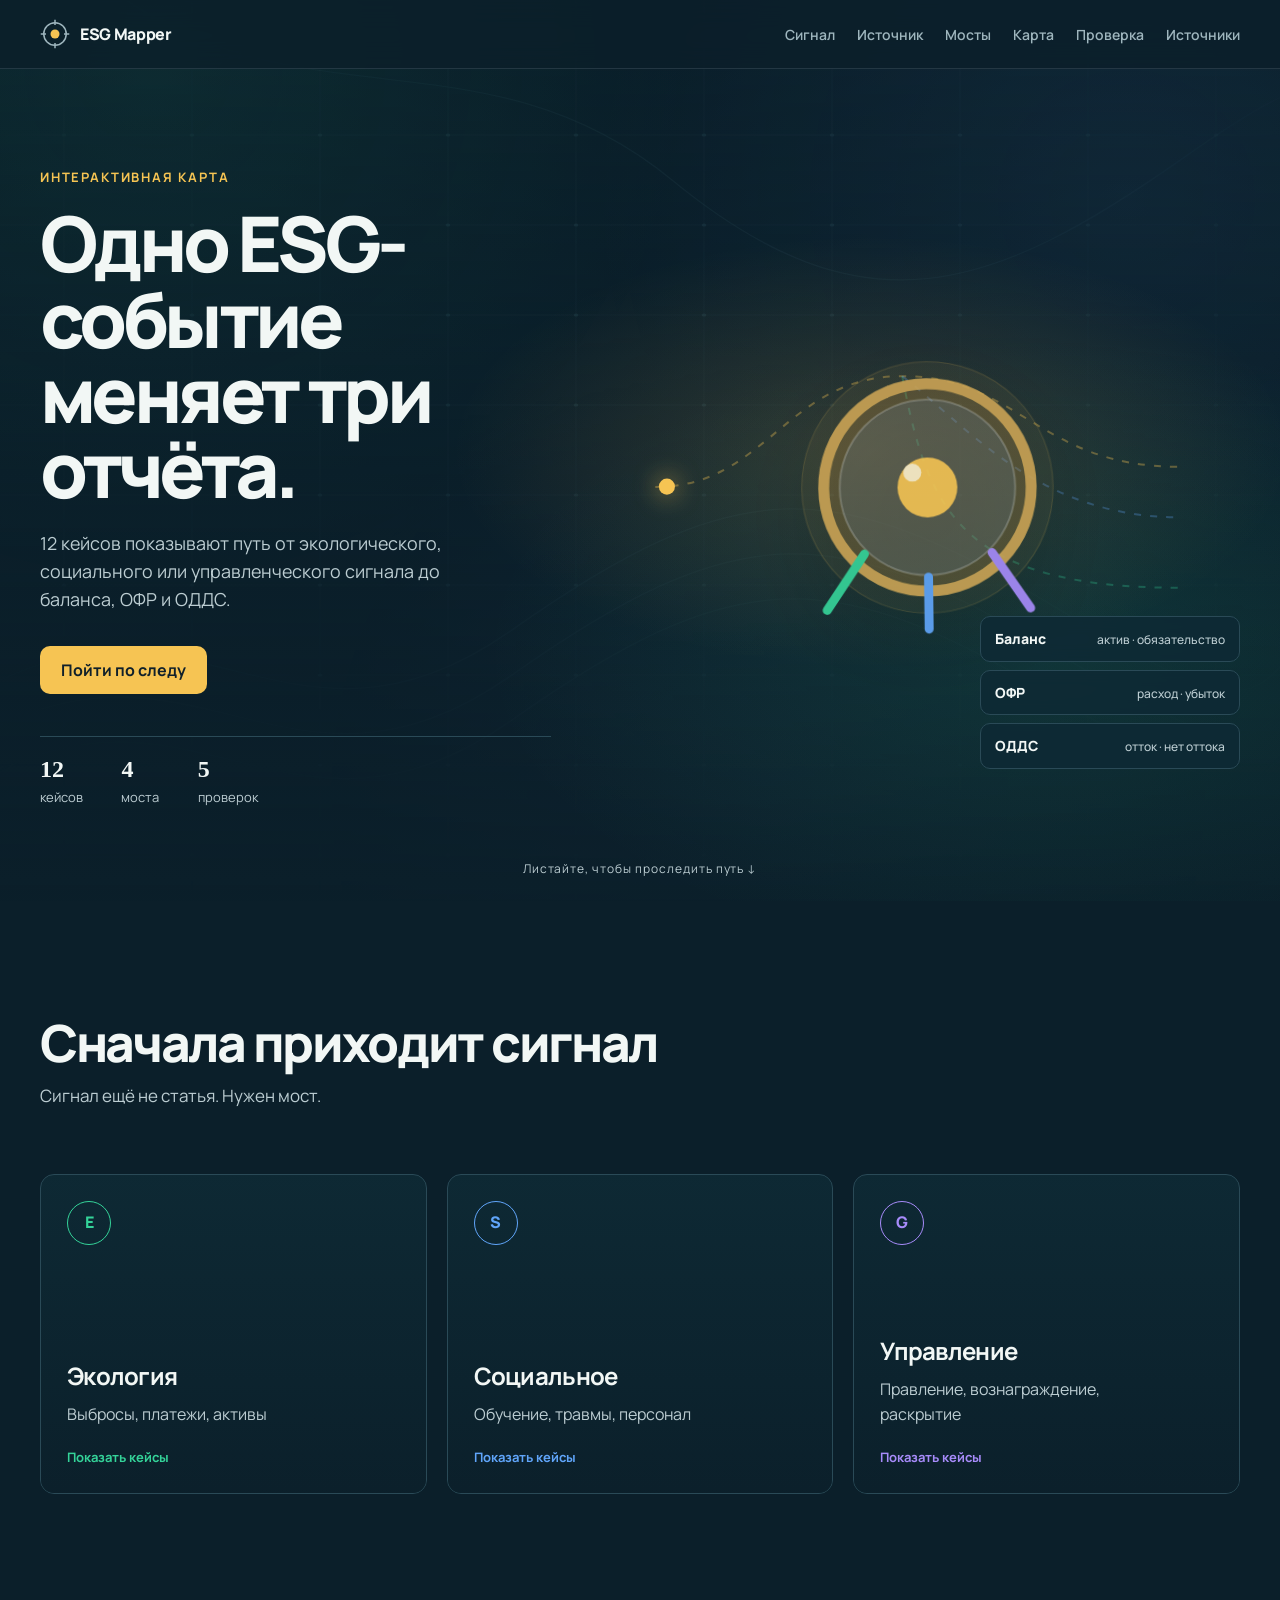
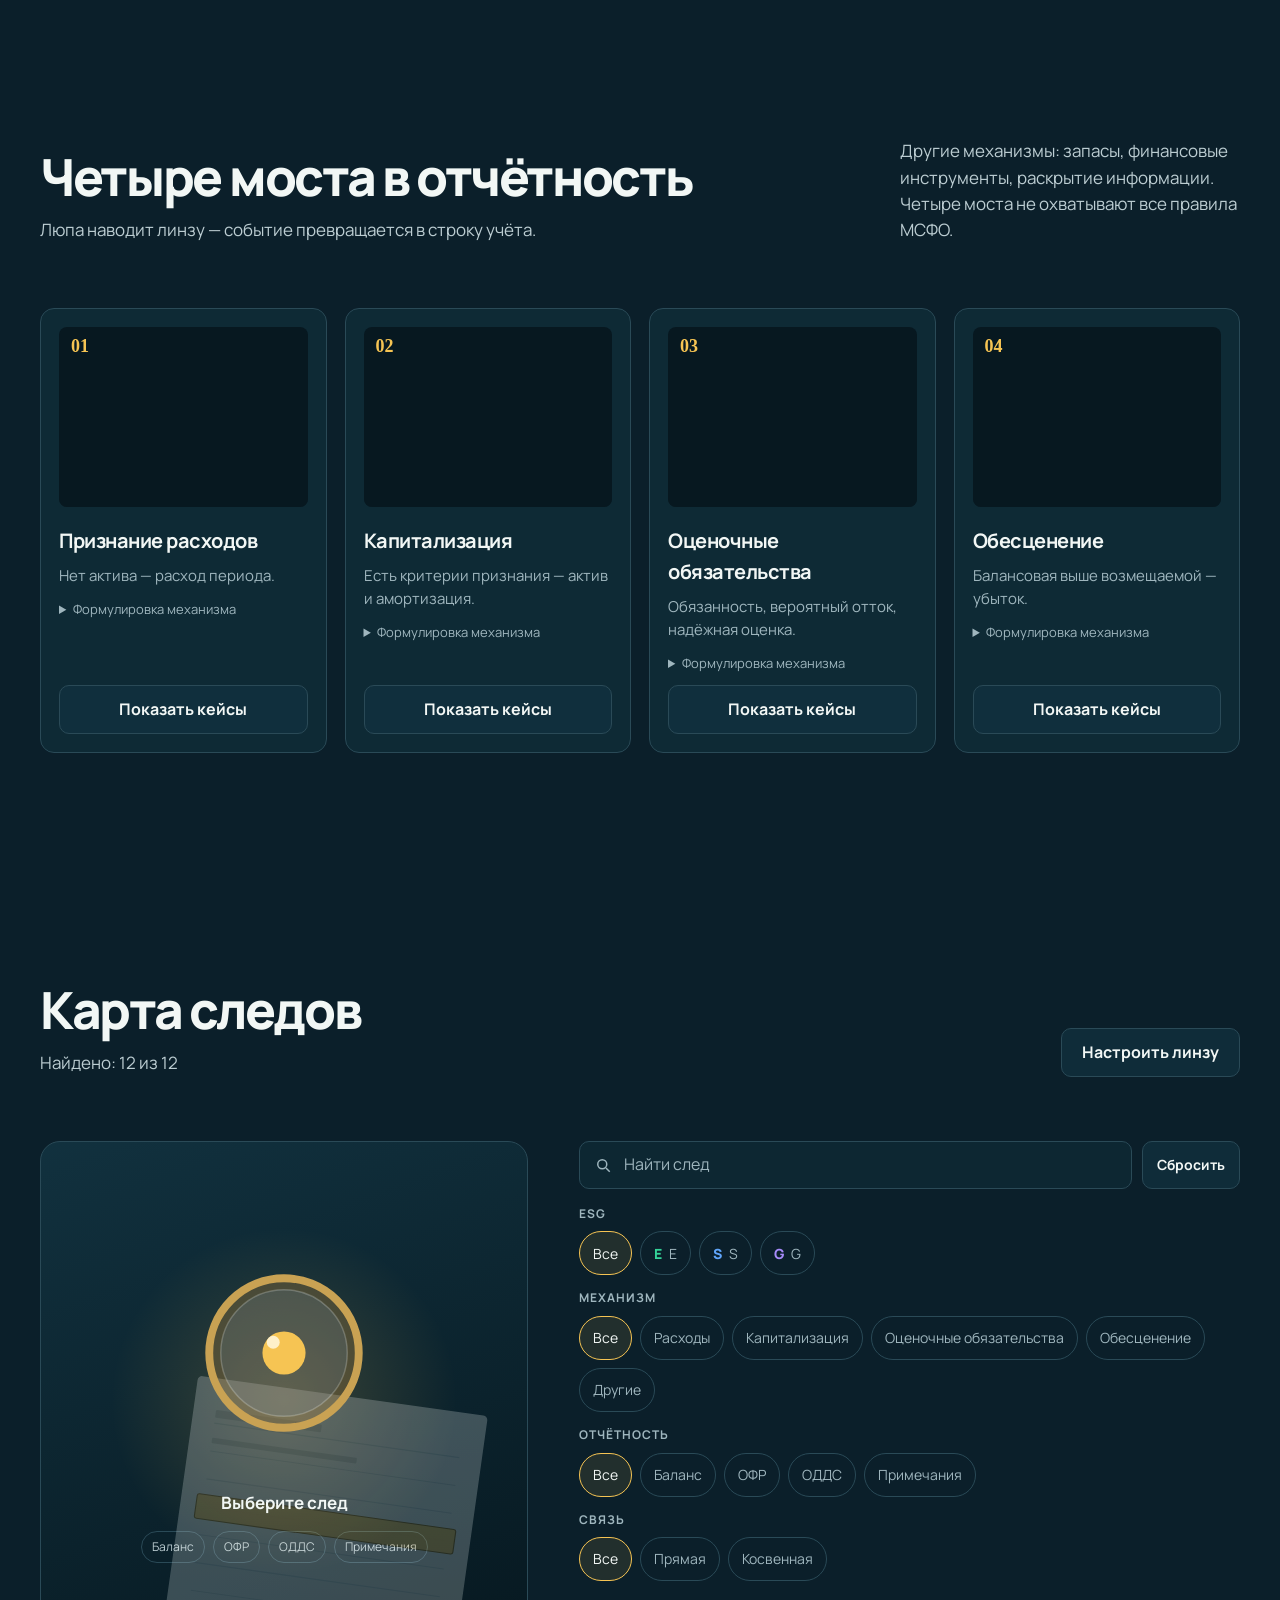
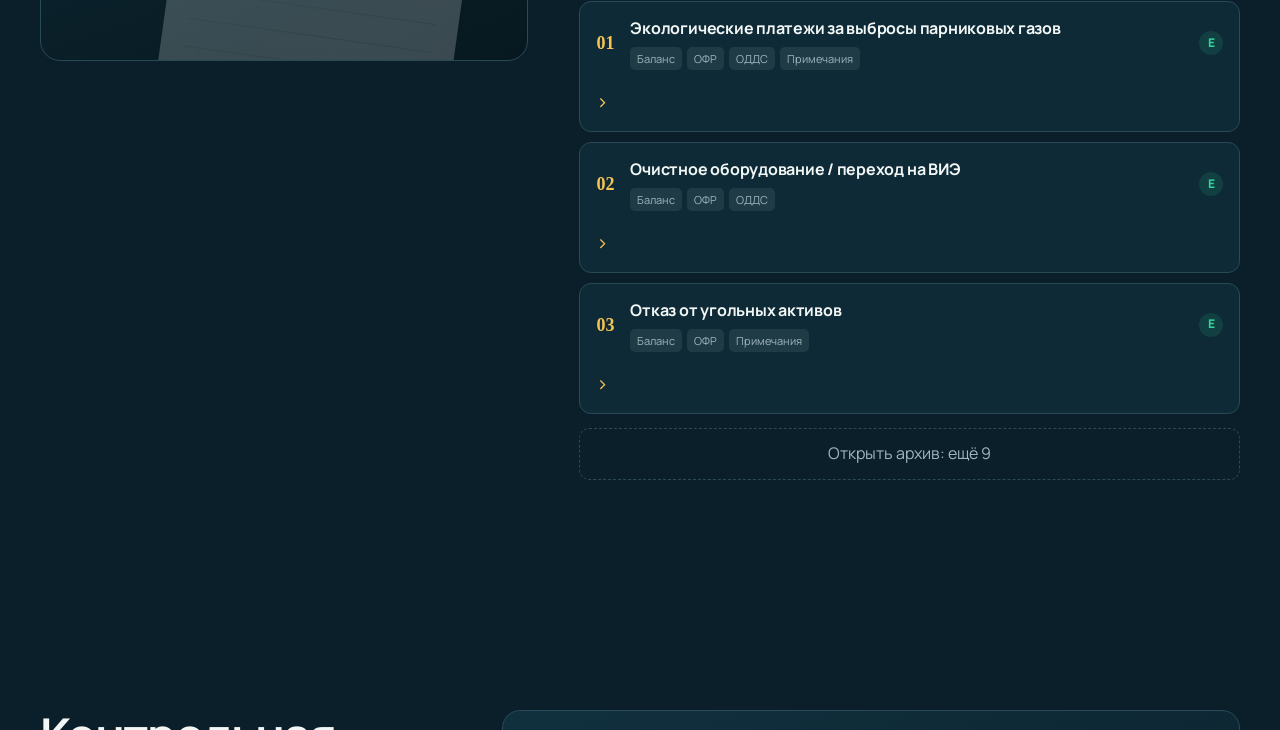
==== commit 0383c479: "Refine GPT frame contrast and cut out Lupa background" ====
--- a/v2/index.html
+++ b/v2/index.html
@@ -3,237 +3,11 @@
 <head>
   <meta charset="utf-8">
   <meta name="viewport" content="width=device-width, initial-scale=1">
-  <title>ESG Mapper — след сигнала</title>
-  <meta name="description" content="Интерактивная карта: как ESG-событие доходит до баланса, отчёта о финансовых результатах и денежных потоков.">
-  <meta name="color-scheme" content="dark">
-  <meta property="og:title" content="ESG Mapper — след сигнала">
-  <meta property="og:description" content="Одно ESG-событие меняет три отчёта. Пройдите по следу с Люпой-линзой.">
-  <meta property="og:image" content="assets/og-esg-mapper.jpg">
-  <meta property="og:url" content="https://SaroyanAram.github.io/esg-mapper/v2/">
-  <link rel="canonical" href="https://SaroyanAram.github.io/esg-mapper/v2/">
-  <link rel="icon" type="image/png" sizes="48x48" href="assets/favicon.png">
-  <link rel="stylesheet" href="styles.css">
+  <meta http-equiv="refresh" content="0; url=../">
+  <link rel="canonical" href="../">
+  <title>ESG Mapper — актуальная версия</title>
 </head>
 <body>
-  <a class="skip-link" href="#main">Перейти к содержанию</a>
-
-  <header class="topbar">
-    <div class="shell topbar__inner">
-      <a class="brand" href="#signal" aria-label="ESG Mapper — к началу">
-        <svg class="brand__mark" viewBox="0 0 40 40" aria-hidden="true" focusable="false">
-          <circle cx="20" cy="20" r="15" fill="none" stroke="currentColor" stroke-width="2"/>
-          <circle cx="20" cy="20" r="6" fill="#F6C453"/>
-          <path d="M20 1v7M20 32v7M1 20h7M32 20h7" stroke="currentColor" stroke-width="2"/>
-        </svg>
-        <span>ESG Mapper</span>
-      </a>
-
-      <button class="menu-toggle" id="menu-toggle" type="button" aria-expanded="false" aria-controls="site-nav">Меню</button>
-
-      <nav class="site-nav" id="site-nav" aria-label="Маршрут по истории">
-        <ul>
-          <li><a href="#signal">Сигнал</a></li>
-          <li><a href="#source">Источник</a></li>
-          <li><a href="#mechanisms">Мосты</a></li>
-          <li><a href="#catalog">Карта</a></li>
-          <li><a href="#quiz">Проверка</a></li>
-          <li><a href="#methodology">Источники</a></li>
-        </ul>
-      </nav>
-    </div>
-  </header>
-
-  <main id="main">
-    <!-- Акт 1 -->
-    <section class="act hero" id="signal" aria-labelledby="hero-title">
-      <div class="hero__backdrop" aria-hidden="true"></div>
-      <div class="shell hero__inner">
-        <div class="hero__copy">
-          <p class="hero__eyebrow">Интерактивная карта</p>
-          <h1 id="hero-title">Одно ESG-событие меняет три отчёта.</h1>
-          <p class="hero__lede" id="hero-lede">12 кейсов показывают путь от экологического, социального или управленческого сигнала до баланса, ОФР и ОДДС.</p>
-          <a class="btn btn--signal" href="#source">Пойти по следу</a>
-          <ul class="hero__stats" id="hero-stats" aria-label="Объём материала">
-            <li><b>12</b><span>кейсов</span></li>
-            <li><b>4</b><span>моста</span></li>
-            <li><b>5</b><span>проверок</span></li>
-          </ul>
-        </div>
-
-        <div class="hero__stage" aria-hidden="true">
-          <svg class="signal-path" viewBox="0 0 620 460" focusable="false">
-            <path class="signal-path__track" d="M40 230C150 230 170 120 285 120S420 210 560 210"/>
-            <path class="signal-path__track signal-path__track--low" d="M285 120C310 250 340 330 560 330"/>
-            <path class="signal-path__track signal-path__track--mid" d="M285 120C350 170 420 260 560 260"/>
-            <circle class="signal-path__dot" r="8">
-              <animateMotion dur="4.2s" repeatCount="indefinite" path="M40 230C150 230 170 120 285 120S420 210 560 210"/>
-            </circle>
-          </svg>
-
-          <div class="lupa" id="lupa" data-mood="idle">
-            <svg viewBox="0 0 320 320" focusable="false">
-              <circle class="lupa__halo" cx="160" cy="160" r="126"/>
-              <circle class="lupa__frame" cx="160" cy="160" r="104"/>
-              <circle class="lupa__glass" cx="160" cy="160" r="88"/>
-              <circle class="lupa__pupil" id="lupa-pupil" cx="160" cy="160" r="30"/>
-              <circle class="lupa__glint" cx="145" cy="145" r="9"/>
-              <g class="lupa__scarves">
-                <path d="M96 226L58 282" stroke="#34D399"/>
-                <path d="M160 250V302" stroke="#60A5FA"/>
-                <path d="M224 226L262 282" stroke="#A78BFA"/>
-              </g>
-            </svg>
-          </div>
-
-          <div class="report-stack">
-            <div class="report-cell" data-report="balance"><span>Баланс</span><b>актив · обязательство</b></div>
-            <div class="report-cell" data-report="income"><span>ОФР</span><b>расход · убыток</b></div>
-            <div class="report-cell" data-report="cashflow"><span>ОДДС</span><b>отток · нет оттока</b></div>
-          </div>
-        </div>
-      </div>
-      <p class="hero__scroll" aria-hidden="true">Листайте, чтобы проследить путь ↓</p>
-    </section>
-
-    <!-- Акт 2 -->
-    <section class="act act--source" id="source" aria-labelledby="source-title">
-      <div class="shell">
-        <div class="act__head">
-          <h2 id="source-title">Сначала приходит сигнал</h2>
-          <p>Сигнал ещё не статья. Нужен мост.</p>
-        </div>
-        <div class="source-grid" id="source-grid"></div>
-      </div>
-    </section>
-
-    <!-- Акт 3 -->
-    <section class="act act--bridges" id="mechanisms" aria-labelledby="bridges-title">
-      <div class="shell">
-        <div class="act__head act__head--split">
-          <div>
-            <h2 id="bridges-title">Четыре моста в отчётность</h2>
-            <p>Люпа наводит линзу — событие превращается в строку учёта.</p>
-          </div>
-          <p class="bridge-note" id="bridge-note"></p>
-        </div>
-        <div class="bridge-grid" id="bridges-list"></div>
-      </div>
-    </section>
-
-    <!-- Акт 4 -->
-    <section class="act act--catalog" id="catalog" aria-labelledby="catalog-title">
-      <div class="shell">
-        <div class="act__head act__head--split">
-          <div>
-            <h2 id="catalog-title" tabindex="-1">Карта следов</h2>
-            <p id="catalog-count" aria-live="polite">Загрузка каталога…</p>
-          </div>
-          <button class="btn btn--ghost" id="filters-toggle" type="button" aria-expanded="false" aria-controls="filters-panel">
-            Настроить линзу <span class="badge" id="filters-badge" hidden>0</span>
-          </button>
-        </div>
-
-        <div id="catalog-error" class="error-box" hidden role="alert">
-          <p>Не удалось загрузить каталог. Обновите страницу</p>
-          <button class="btn btn--signal" id="catalog-retry" type="button">Повторить</button>
-        </div>
-
-        <div class="map-layout">
-          <aside class="map-stage" aria-label="Сцена с линзой">
-            <div class="map-stage__glow" aria-hidden="true"></div>
-            <img class="map-stage__paper" src="assets/report-sheet.svg" alt="" width="640" height="720">
-            <div class="map-stage__lupa" aria-hidden="true">
-              <svg viewBox="0 0 320 320" focusable="false">
-                <circle class="lupa__frame" cx="160" cy="160" r="104"/>
-                <circle class="lupa__glass" cx="160" cy="160" r="88"/>
-                <circle class="lupa__pupil" id="map-pupil" cx="160" cy="160" r="30"/>
-                <circle class="lupa__glint" cx="145" cy="145" r="9"/>
-              </svg>
-            </div>
-            <p class="map-stage__title" id="stage-title">Выберите след</p>
-            <div class="map-stage__reports" aria-hidden="true">
-              <span data-stage-report="balance">Баланс</span>
-              <span data-stage-report="income">ОФР</span>
-              <span data-stage-report="cashflow">ОДДС</span>
-              <span data-stage-report="notes">Примечания</span>
-            </div>
-          </aside>
-
-          <div class="map-list">
-            <div class="map-tools">
-              <label class="search">
-                <span class="visually-hidden">Найти след</span>
-                <svg viewBox="0 0 24 24" aria-hidden="true" focusable="false"><circle cx="11" cy="11" r="6" fill="none" stroke="currentColor" stroke-width="2"/><path d="M16 16l5 5" stroke="currentColor" stroke-width="2"/></svg>
-                <input id="catalog-search" type="search" placeholder="Найти след" autocomplete="off">
-              </label>
-              <button class="btn btn--ghost btn--small" id="catalog-reset" type="button">Сбросить</button>
-            </div>
-
-            <div class="filters-panel" id="filters-panel">
-              <div class="filter-group" data-filter="category"><p>ESG</p></div>
-              <div class="filter-group" data-filter="mechanism"><p>Механизм</p></div>
-              <div class="filter-group" data-filter="form"><p>Отчётность</p></div>
-              <div class="filter-group" data-filter="link"><p>Связь</p></div>
-            </div>
-
-            <div class="case-list" id="catalog-results"></div>
-            <button class="show-all" id="show-all" type="button" hidden>Открыть архив: ещё <span id="hidden-count">0</span></button>
-          </div>
-        </div>
-      </div>
-
-      <dialog class="dossier" id="case-dossier" aria-labelledby="dossier-title">
-        <div class="dossier__bar">
-          <span class="dossier__id" id="dossier-id">00</span>
-          <button class="dossier__close" id="dossier-close" type="button" aria-label="Закрыть досье">×</button>
-        </div>
-        <h3 id="dossier-title" tabindex="-1"></h3>
-        <div class="dossier__body" id="dossier-body"></div>
-      </dialog>
-    </section>
-
-    <!-- Акт 5 -->
-    <section class="act act--quiz" id="quiz" aria-labelledby="quiz-title">
-      <div class="shell quiz-layout">
-        <div class="quiz-intro">
-          <h2 id="quiz-title">Контрольная точка</h2>
-          <p>Пять сигналов. Наведите линзу на верную строку.</p>
-          <svg class="quiz-intro__mark" viewBox="0 0 320 320" aria-hidden="true" focusable="false">
-            <circle cx="160" cy="160" r="96" fill="none" stroke="#F6C453" stroke-width="2" opacity="0.5"/>
-            <circle cx="160" cy="160" r="48" fill="#F6C453" opacity="0.22"/>
-            <circle cx="160" cy="160" r="14" fill="#F6C453"/>
-          </svg>
-        </div>
-        <div class="quiz-card-wrap" id="quiz-root"></div>
-      </div>
-    </section>
-
-    <section class="act act--trust" id="methodology" aria-labelledby="methodology-title">
-      <div class="shell">
-        <div class="act__head act__head--split">
-          <div>
-            <h2 id="methodology-title">Печать достоверности</h2>
-            <p>Учебная карта. Стандарты — по первоисточникам.</p>
-          </div>
-          <span class="seal" aria-hidden="true">IFRS · GRI · GHG · ICMA</span>
-        </div>
-        <details class="disclosure">
-          <summary>Как устроена карта и где границы примера</summary>
-          <div id="methodology-body"></div>
-          <dl class="glossary" id="glossary"></dl>
-        </details>
-        <ul class="source-stamps" id="sources-list"></ul>
-      </div>
-    </section>
-  </main>
-
-  <footer class="footer">
-    <div class="shell footer__inner">
-      <p>ESG Mapper — учебный проект о связи устойчивости и финансовой отчётности.</p>
-      <a href="#signal">Вернуться к сигналу ↑</a>
-    </div>
-  </footer>
-
-  <script type="module" src="app.js"></script>
+  <p><a href="../">ESG Mapper переехал на главную страницу. Откройте актуальную версию.</a></p>
 </body>
 </html>
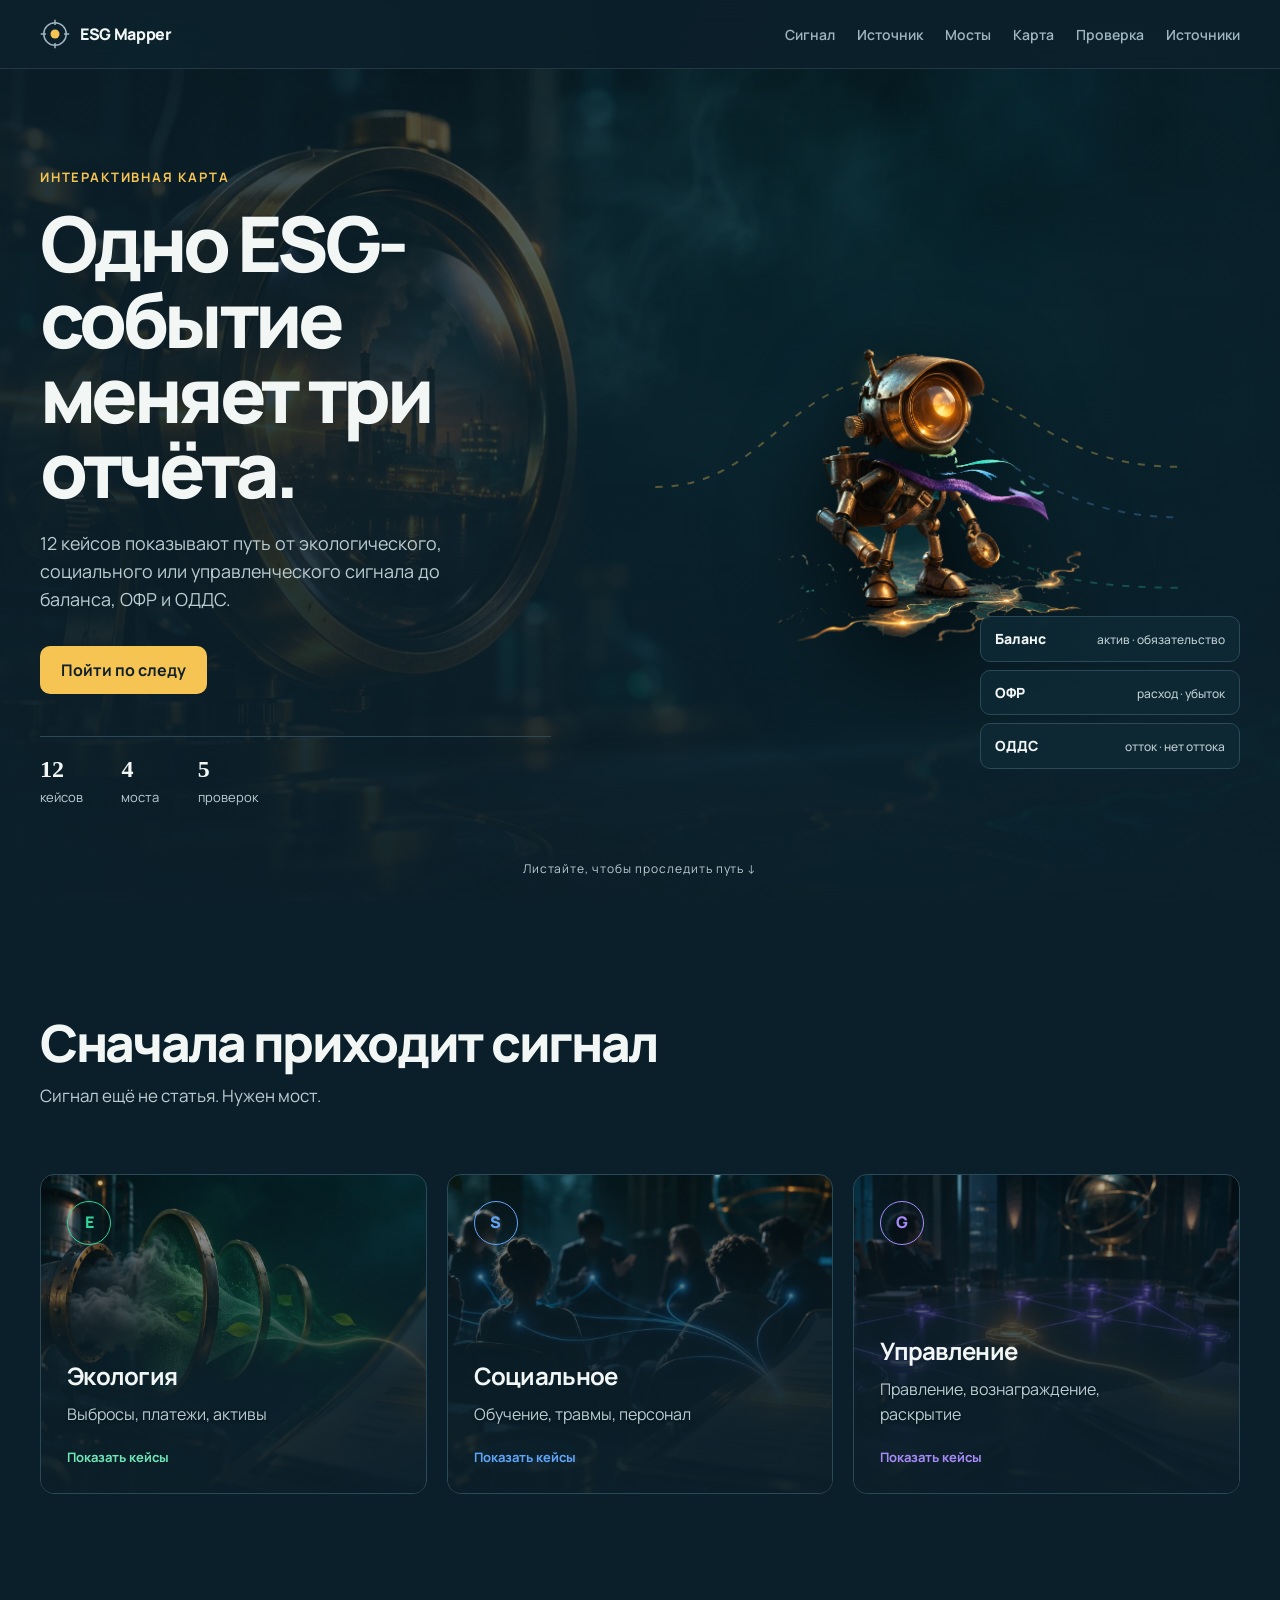
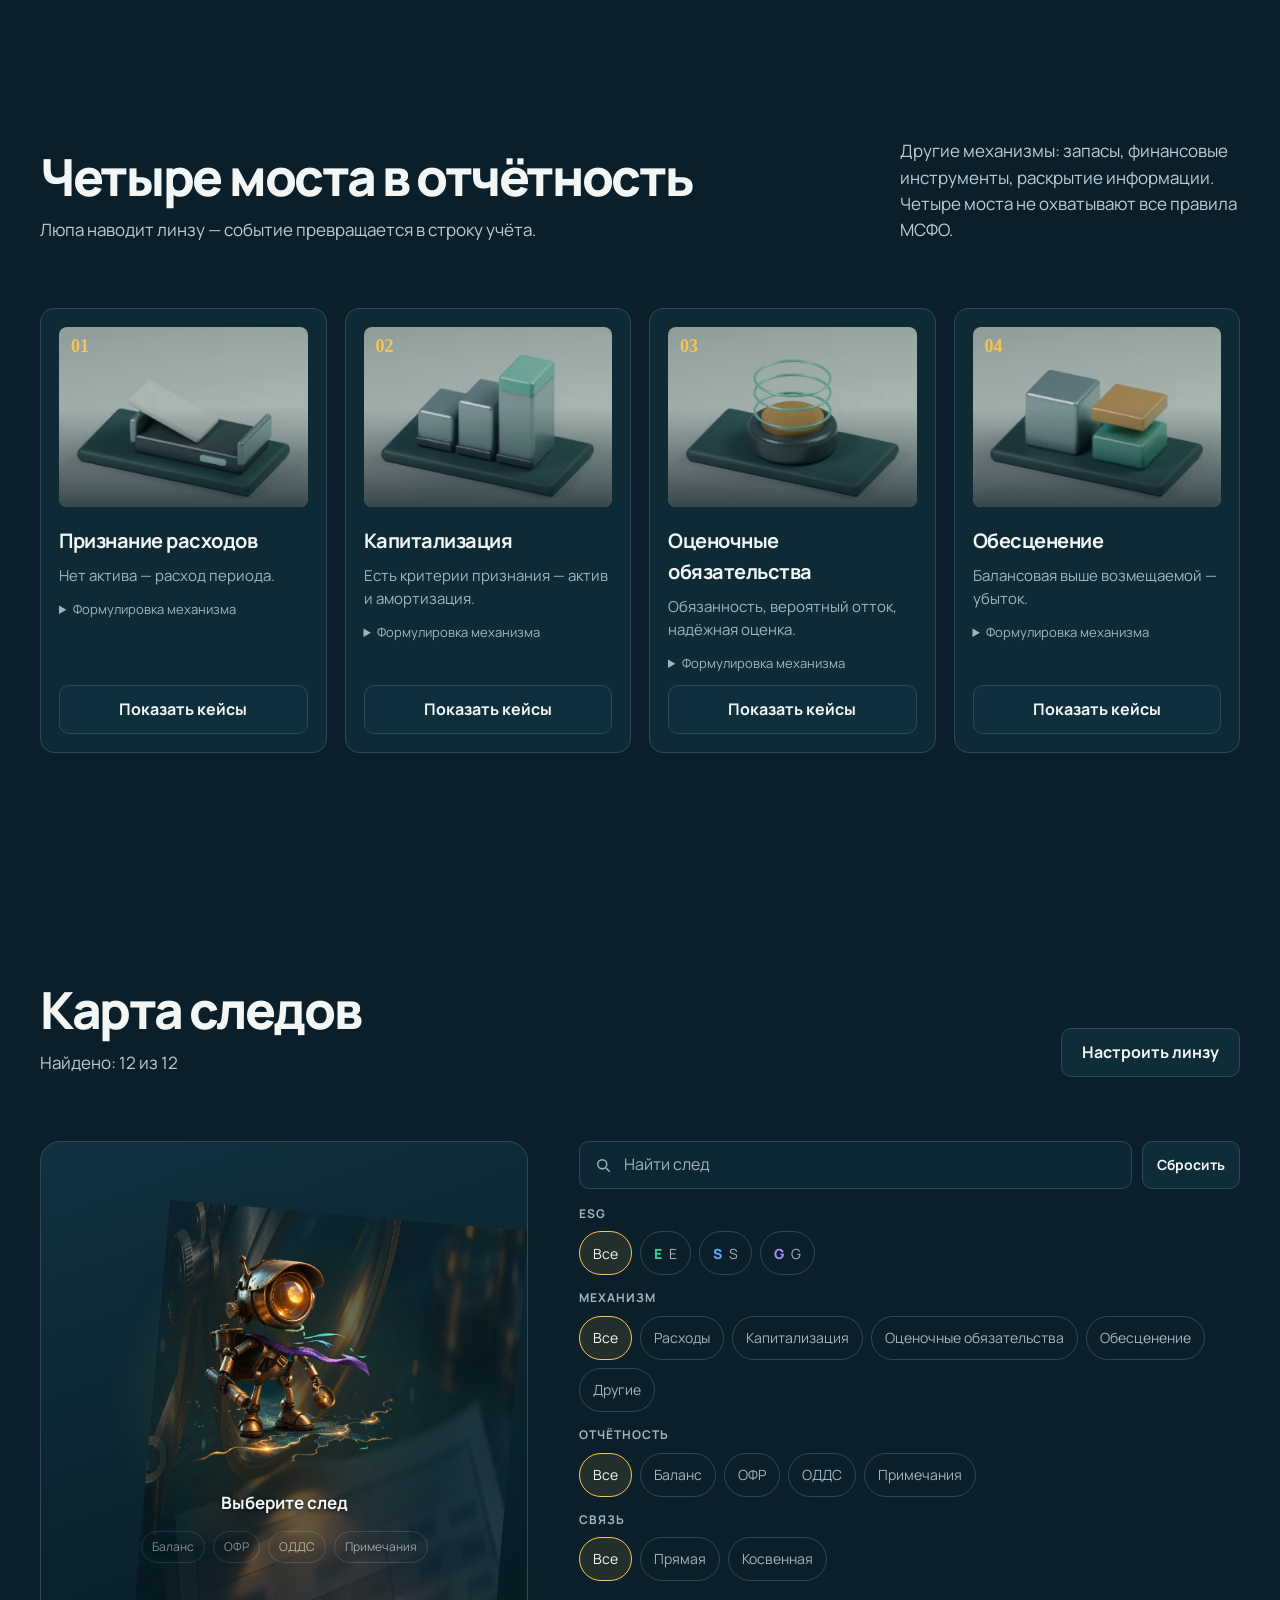
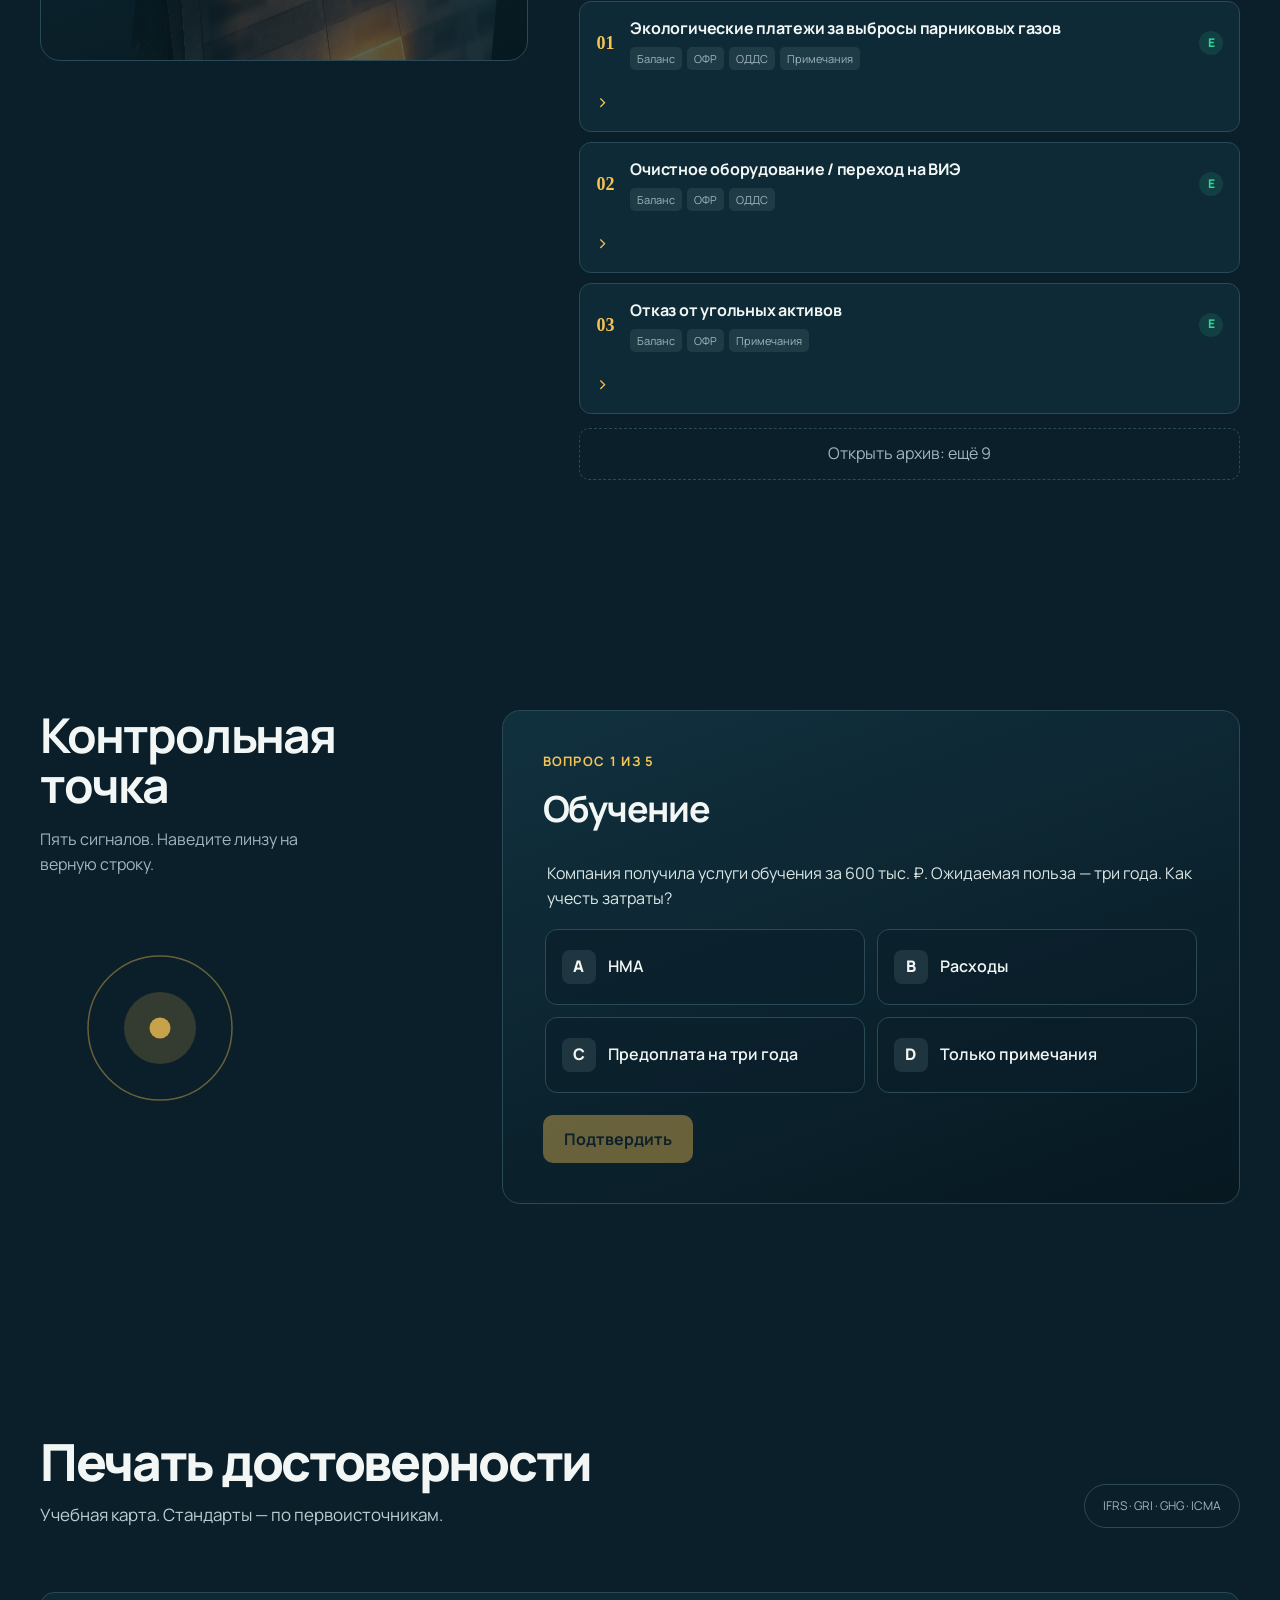
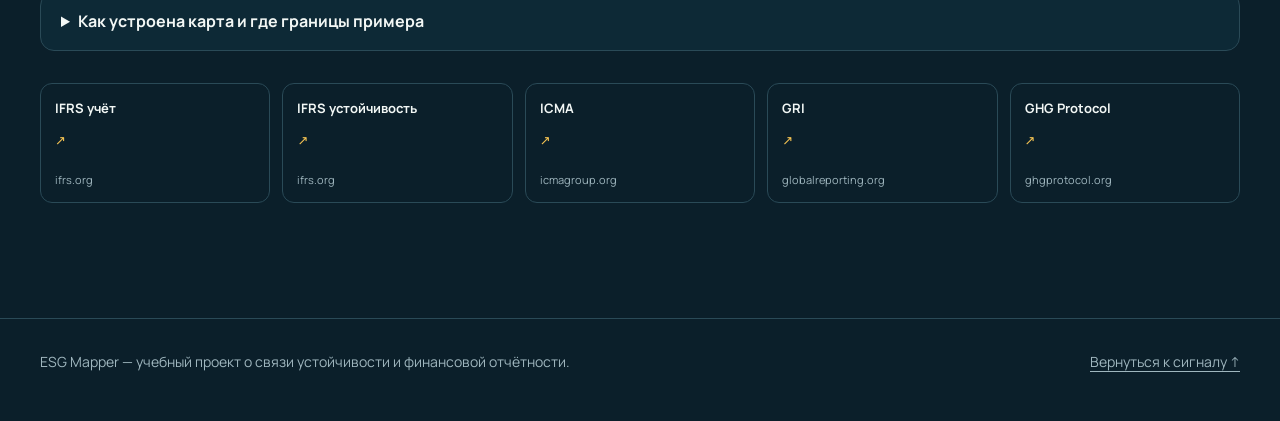
==== commit f5a50b08: "v3 живой атлас: Blender-сцена и светлая подача" ====
--- a/v2/index.html
+++ b/v2/index.html
@@ -3,11 +3,237 @@
 <head>
   <meta charset="utf-8">
   <meta name="viewport" content="width=device-width, initial-scale=1">
-  <meta http-equiv="refresh" content="0; url=../">
-  <link rel="canonical" href="../">
-  <title>ESG Mapper — актуальная версия</title>
+  <title>ESG Mapper — след сигнала</title>
+  <meta name="description" content="Интерактивная карта: как ESG-событие доходит до баланса, отчёта о финансовых результатах и денежных потоков.">
+  <meta name="color-scheme" content="dark">
+  <meta property="og:title" content="ESG Mapper — след сигнала">
+  <meta property="og:description" content="Одно ESG-событие меняет три отчёта. Пройдите по следу с Люпой-линзой.">
+  <meta property="og:image" content="assets/og-esg-mapper.jpg">
+  <meta property="og:url" content="https://SaroyanAram.github.io/esg-mapper/">
+  <link rel="canonical" href="https://SaroyanAram.github.io/esg-mapper/">
+  <link rel="icon" type="image/png" sizes="48x48" href="assets/favicon.png">
+  <link rel="stylesheet" href="styles.css">
 </head>
 <body>
-  <p><a href="../">ESG Mapper переехал на главную страницу. Откройте актуальную версию.</a></p>
+  <a class="skip-link" href="#main">Перейти к содержанию</a>
+
+  <header class="topbar">
+    <div class="shell topbar__inner">
+      <a class="brand" href="#signal" aria-label="ESG Mapper — к началу">
+        <svg class="brand__mark" viewBox="0 0 40 40" aria-hidden="true" focusable="false">
+          <circle cx="20" cy="20" r="15" fill="none" stroke="currentColor" stroke-width="2"/>
+          <circle cx="20" cy="20" r="6" fill="#F6C453"/>
+          <path d="M20 1v7M20 32v7M1 20h7M32 20h7" stroke="currentColor" stroke-width="2"/>
+        </svg>
+        <span>ESG Mapper</span>
+      </a>
+
+      <button class="menu-toggle" id="menu-toggle" type="button" aria-expanded="false" aria-controls="site-nav">Меню</button>
+
+      <nav class="site-nav" id="site-nav" aria-label="Маршрут по истории">
+        <ul>
+          <li><a href="#signal">Сигнал</a></li>
+          <li><a href="#source">Источник</a></li>
+          <li><a href="#mechanisms">Мосты</a></li>
+          <li><a href="#catalog">Карта</a></li>
+          <li><a href="#quiz">Проверка</a></li>
+          <li><a href="#methodology">Источники</a></li>
+        </ul>
+      </nav>
+    </div>
+  </header>
+
+  <main id="main">
+    <!-- Акт 1 -->
+    <section class="act hero" id="signal" aria-labelledby="hero-title">
+      <div class="hero__backdrop" aria-hidden="true"></div>
+      <div class="shell hero__inner">
+        <div class="hero__copy">
+          <p class="hero__eyebrow">Интерактивная карта</p>
+          <h1 id="hero-title">Одно ESG-событие меняет три отчёта.</h1>
+          <p class="hero__lede" id="hero-lede">12 кейсов показывают путь от экологического, социального или управленческого сигнала до баланса, ОФР и ОДДС.</p>
+          <a class="btn btn--signal" href="#source">Пойти по следу</a>
+          <ul class="hero__stats" id="hero-stats" aria-label="Объём материала">
+            <li><b>12</b><span>кейсов</span></li>
+            <li><b>4</b><span>моста</span></li>
+            <li><b>5</b><span>проверок</span></li>
+          </ul>
+        </div>
+
+        <div class="hero__stage" aria-hidden="true">
+          <svg class="signal-path" viewBox="0 0 620 460" focusable="false">
+            <path class="signal-path__track" d="M40 230C150 230 170 120 285 120S420 210 560 210"/>
+            <path class="signal-path__track signal-path__track--low" d="M285 120C310 250 340 330 560 330"/>
+            <path class="signal-path__track signal-path__track--mid" d="M285 120C350 170 420 260 560 260"/>
+            <circle class="signal-path__dot" r="8">
+              <animateMotion dur="4.2s" repeatCount="indefinite" path="M40 230C150 230 170 120 285 120S420 210 560 210"/>
+            </circle>
+          </svg>
+
+          <div class="lupa" id="lupa" data-mood="idle">
+            <svg viewBox="0 0 320 320" focusable="false">
+              <circle class="lupa__halo" cx="160" cy="160" r="126"/>
+              <circle class="lupa__frame" cx="160" cy="160" r="104"/>
+              <circle class="lupa__glass" cx="160" cy="160" r="88"/>
+              <circle class="lupa__pupil" id="lupa-pupil" cx="160" cy="160" r="30"/>
+              <circle class="lupa__glint" cx="145" cy="145" r="9"/>
+              <g class="lupa__scarves">
+                <path d="M96 226L58 282" stroke="#34D399"/>
+                <path d="M160 250V302" stroke="#60A5FA"/>
+                <path d="M224 226L262 282" stroke="#A78BFA"/>
+              </g>
+            </svg>
+          </div>
+
+          <div class="report-stack">
+            <div class="report-cell" data-report="balance"><span>Баланс</span><b>актив · обязательство</b></div>
+            <div class="report-cell" data-report="income"><span>ОФР</span><b>расход · убыток</b></div>
+            <div class="report-cell" data-report="cashflow"><span>ОДДС</span><b>отток · нет оттока</b></div>
+          </div>
+        </div>
+      </div>
+      <p class="hero__scroll" aria-hidden="true">Листайте, чтобы проследить путь ↓</p>
+    </section>
+
+    <!-- Акт 2 -->
+    <section class="act act--source" id="source" aria-labelledby="source-title">
+      <div class="shell">
+        <div class="act__head">
+          <h2 id="source-title">Сначала приходит сигнал</h2>
+          <p>Сигнал ещё не статья. Нужен мост.</p>
+        </div>
+        <div class="source-grid" id="source-grid"></div>
+      </div>
+    </section>
+
+    <!-- Акт 3 -->
+    <section class="act act--bridges" id="mechanisms" aria-labelledby="bridges-title">
+      <div class="shell">
+        <div class="act__head act__head--split">
+          <div>
+            <h2 id="bridges-title">Четыре моста в отчётность</h2>
+            <p>Люпа наводит линзу — событие превращается в строку учёта.</p>
+          </div>
+          <p class="bridge-note" id="bridge-note"></p>
+        </div>
+        <div class="bridge-grid" id="bridges-list"></div>
+      </div>
+    </section>
+
+    <!-- Акт 4 -->
+    <section class="act act--catalog" id="catalog" aria-labelledby="catalog-title">
+      <div class="shell">
+        <div class="act__head act__head--split">
+          <div>
+            <h2 id="catalog-title" tabindex="-1">Карта следов</h2>
+            <p id="catalog-count" aria-live="polite">Загрузка каталога…</p>
+          </div>
+          <button class="btn btn--ghost" id="filters-toggle" type="button" aria-expanded="false" aria-controls="filters-panel">
+            Настроить линзу <span class="badge" id="filters-badge" hidden>0</span>
+          </button>
+        </div>
+
+        <div id="catalog-error" class="error-box" hidden role="alert">
+          <p>Не удалось загрузить каталог. Обновите страницу</p>
+          <button class="btn btn--signal" id="catalog-retry" type="button">Повторить</button>
+        </div>
+
+        <div class="map-layout">
+          <aside class="map-stage" aria-label="Сцена с линзой">
+            <div class="map-stage__glow" aria-hidden="true"></div>
+            <img class="map-stage__paper" src="assets/report-sheet.svg" alt="" width="640" height="720">
+            <div class="map-stage__lupa" aria-hidden="true">
+              <svg viewBox="0 0 320 320" focusable="false">
+                <circle class="lupa__frame" cx="160" cy="160" r="104"/>
+                <circle class="lupa__glass" cx="160" cy="160" r="88"/>
+                <circle class="lupa__pupil" id="map-pupil" cx="160" cy="160" r="30"/>
+                <circle class="lupa__glint" cx="145" cy="145" r="9"/>
+              </svg>
+            </div>
+            <p class="map-stage__title" id="stage-title">Выберите след</p>
+            <div class="map-stage__reports" aria-hidden="true">
+              <span data-stage-report="balance">Баланс</span>
+              <span data-stage-report="income">ОФР</span>
+              <span data-stage-report="cashflow">ОДДС</span>
+              <span data-stage-report="notes">Примечания</span>
+            </div>
+          </aside>
+
+          <div class="map-list">
+            <div class="map-tools">
+              <label class="search">
+                <span class="visually-hidden">Найти след</span>
+                <svg viewBox="0 0 24 24" aria-hidden="true" focusable="false"><circle cx="11" cy="11" r="6" fill="none" stroke="currentColor" stroke-width="2"/><path d="M16 16l5 5" stroke="currentColor" stroke-width="2"/></svg>
+                <input id="catalog-search" type="search" placeholder="Найти след" autocomplete="off">
+              </label>
+              <button class="btn btn--ghost btn--small" id="catalog-reset" type="button">Сбросить</button>
+            </div>
+
+            <div class="filters-panel" id="filters-panel">
+              <div class="filter-group" data-filter="category"><p>ESG</p></div>
+              <div class="filter-group" data-filter="mechanism"><p>Механизм</p></div>
+              <div class="filter-group" data-filter="form"><p>Отчётность</p></div>
+              <div class="filter-group" data-filter="link"><p>Связь</p></div>
+            </div>
+
+            <div class="case-list" id="catalog-results"></div>
+            <button class="show-all" id="show-all" type="button" hidden>Открыть архив: ещё <span id="hidden-count">0</span></button>
+          </div>
+        </div>
+      </div>
+
+      <dialog class="dossier" id="case-dossier" aria-labelledby="dossier-title">
+        <div class="dossier__bar">
+          <span class="dossier__id" id="dossier-id">00</span>
+          <button class="dossier__close" id="dossier-close" type="button" aria-label="Закрыть досье">×</button>
+        </div>
+        <h3 id="dossier-title" tabindex="-1"></h3>
+        <div class="dossier__body" id="dossier-body"></div>
+      </dialog>
+    </section>
+
+    <!-- Акт 5 -->
+    <section class="act act--quiz" id="quiz" aria-labelledby="quiz-title">
+      <div class="shell quiz-layout">
+        <div class="quiz-intro">
+          <h2 id="quiz-title">Контрольная точка</h2>
+          <p>Пять сигналов. Наведите линзу на верную строку.</p>
+          <svg class="quiz-intro__mark" viewBox="0 0 320 320" aria-hidden="true" focusable="false">
+            <circle cx="160" cy="160" r="96" fill="none" stroke="#F6C453" stroke-width="2" opacity="0.5"/>
+            <circle cx="160" cy="160" r="48" fill="#F6C453" opacity="0.22"/>
+            <circle cx="160" cy="160" r="14" fill="#F6C453"/>
+          </svg>
+        </div>
+        <div class="quiz-card-wrap" id="quiz-root"></div>
+      </div>
+    </section>
+
+    <section class="act act--trust" id="methodology" aria-labelledby="methodology-title">
+      <div class="shell">
+        <div class="act__head act__head--split">
+          <div>
+            <h2 id="methodology-title">Печать достоверности</h2>
+            <p>Учебная карта. Стандарты — по первоисточникам.</p>
+          </div>
+          <span class="seal" aria-hidden="true">IFRS · GRI · GHG · ICMA</span>
+        </div>
+        <details class="disclosure">
+          <summary>Как устроена карта и где границы примера</summary>
+          <div id="methodology-body"></div>
+          <dl class="glossary" id="glossary"></dl>
+        </details>
+        <ul class="source-stamps" id="sources-list"></ul>
+      </div>
+    </section>
+  </main>
+
+  <footer class="footer">
+    <div class="shell footer__inner">
+      <p>ESG Mapper — учебный проект о связи устойчивости и финансовой отчётности.</p>
+      <a href="#signal">Вернуться к сигналу ↑</a>
+    </div>
+  </footer>
+
+  <script type="module" src="app.js"></script>
 </body>
 </html>
--- a/v2/styles.css
+++ b/v2/styles.css
@@ -0,0 +1,904 @@
+@font-face {
+  font-family: "Manrope";
+  src: url("assets/fonts/Manrope-Variable.ttf") format("truetype-variations");
+  font-weight: 200 800;
+  font-display: swap;
+}
+
+:root {
+  --bg: #0b1f2a;
+  --surface: #123240;
+  --surface-2: #0e2a35;
+  --text: #f2f7f5;
+  --muted: #9fb6be;
+  --line: #2a4a57;
+  --e: #34d399;
+  --s: #60a5fa;
+  --g: #a78bfa;
+  --signal: #f6c453;
+  --shell: 1200px;
+  --radius: 14px;
+  color-scheme: dark;
+}
+
+*,
+*::before,
+*::after { box-sizing: border-box; }
+
+[hidden] { display: none !important; }
+
+html {
+  scroll-behavior: smooth;
+  scroll-padding-top: 84px;
+}
+
+body {
+  margin: 0;
+  min-width: 320px;
+  background: var(--bg);
+  color: var(--text);
+  font: 400 16px/1.55 "Manrope", "Segoe UI", system-ui, sans-serif;
+  -webkit-font-smoothing: antialiased;
+  overflow-x: hidden;
+}
+
+body::before {
+  content: "";
+  position: fixed;
+  inset: 0;
+  z-index: -1;
+  background:
+    radial-gradient(circle at 12% 8%, rgba(52, 211, 153, 0.12), transparent 38%),
+    radial-gradient(circle at 88% 22%, rgba(96, 165, 250, 0.12), transparent 40%),
+    radial-gradient(circle at 60% 88%, rgba(167, 139, 250, 0.1), transparent 42%),
+    url("assets/contour-map.svg") center / cover no-repeat;
+  opacity: 0.72;
+  pointer-events: none;
+}
+
+h1, h2, h3, h4, p, ul, ol, dl, figure { margin: 0; }
+ul, ol { padding: 0; list-style: none; }
+img, svg { max-width: 100%; }
+button, input { font: inherit; }
+button { color: inherit; }
+
+a { color: var(--signal); text-decoration-thickness: 1px; text-underline-offset: 4px; }
+
+:focus-visible {
+  outline: 2px solid var(--signal);
+  outline-offset: 3px;
+  border-radius: 4px;
+}
+
+.visually-hidden {
+  position: absolute;
+  width: 1px;
+  height: 1px;
+  padding: 0;
+  margin: -1px;
+  overflow: hidden;
+  clip: rect(0 0 0 0);
+  white-space: nowrap;
+  border: 0;
+}
+
+.skip-link {
+  position: fixed;
+  top: 8px;
+  left: 8px;
+  z-index: 100;
+  padding: 10px 16px;
+  border-radius: 8px;
+  background: var(--signal);
+  color: #10202a;
+  font-weight: 700;
+  transform: translateY(-140%);
+}
+.skip-link:focus { transform: translateY(0); }
+
+.shell {
+  width: min(100% - 40px, var(--shell));
+  margin-inline: auto;
+}
+
+/* ---------- Шапка ---------- */
+
+.topbar {
+  position: sticky;
+  top: 0;
+  z-index: 50;
+  border-bottom: 1px solid rgba(159, 182, 190, 0.16);
+  background: rgba(11, 31, 42, 0.82);
+  backdrop-filter: blur(14px);
+}
+
+.topbar__inner {
+  display: flex;
+  align-items: center;
+  justify-content: space-between;
+  gap: 20px;
+  min-height: 68px;
+}
+
+.brand {
+  display: inline-flex;
+  align-items: center;
+  gap: 10px;
+  color: var(--text);
+  font-weight: 800;
+  letter-spacing: -0.02em;
+  text-decoration: none;
+}
+.brand__mark { width: 30px; height: 30px; color: var(--muted); }
+
+.site-nav ul { display: flex; flex-wrap: wrap; gap: 22px; }
+.site-nav a {
+  color: var(--muted);
+  font-size: 0.875rem;
+  font-weight: 600;
+  text-decoration: none;
+}
+.site-nav a:hover { color: var(--text); }
+
+.menu-toggle {
+  display: none;
+  min-height: 44px;
+  padding: 8px 14px;
+  border: 1px solid var(--line);
+  border-radius: 8px;
+  background: transparent;
+  font-weight: 700;
+}
+
+/* ---------- Кнопки ---------- */
+
+.btn {
+  display: inline-flex;
+  align-items: center;
+  justify-content: center;
+  gap: 8px;
+  min-height: 48px;
+  padding: 11px 20px;
+  border: 1px solid transparent;
+  border-radius: 10px;
+  font-weight: 700;
+  text-decoration: none;
+  cursor: pointer;
+  transition: transform 180ms ease, background 180ms ease, border-color 180ms ease;
+}
+.btn:hover { transform: translateY(-2px); }
+.btn--signal { background: var(--signal); color: #10202a; }
+.btn--signal:hover { background: #ffd57d; }
+.btn-primary { background: var(--signal); color: #10202a; }
+.btn-primary:hover { background: #ffd57d; }
+.btn-secondary { border-color: var(--line); background: rgba(18, 50, 64, 0.7); color: var(--text); }
+.btn-secondary:hover { border-color: var(--signal); }
+.btn--ghost { border-color: var(--line); background: rgba(18, 50, 64, 0.7); color: var(--text); }
+.btn--ghost:hover { border-color: var(--signal); }
+.btn--small { min-height: 44px; padding: 8px 14px; font-size: 0.875rem; }
+
+/* ---------- Акты ---------- */
+
+.act { position: relative; padding: clamp(72px, 9vw, 132px) 0; }
+.act__head { max-width: 720px; margin-bottom: clamp(36px, 5vw, 64px); }
+.act__head h2 {
+  font-size: clamp(2rem, 4vw, 3.25rem);
+  line-height: 1.04;
+  letter-spacing: -0.045em;
+  font-weight: 800;
+}
+.act__head p { margin-top: 14px; color: var(--muted); font-size: 1.0625rem; }
+.act__head--split {
+  display: flex;
+  align-items: end;
+  justify-content: space-between;
+  gap: 32px;
+  max-width: none;
+}
+.act__head--split > div { max-width: 720px; }
+
+/* ---------- Hero ---------- */
+
+.hero {
+  min-height: calc(100svh - 68px);
+  display: flex;
+  align-items: center;
+  padding: clamp(48px, 6vw, 84px) 0 72px;
+  overflow: hidden;
+}
+.hero__backdrop {
+  position: absolute;
+  inset: 0;
+  z-index: -1;
+  background:
+    radial-gradient(ellipse at 68% 46%, rgba(246, 196, 83, 0.16), transparent 34%),
+    radial-gradient(ellipse at 82% 70%, rgba(52, 211, 153, 0.12), transparent 38%),
+    linear-gradient(180deg, rgba(11, 31, 42, 0.2), rgba(11, 31, 42, 0.92));
+}
+.hero__inner {
+  display: grid;
+  grid-template-columns: minmax(0, 0.9fr) minmax(0, 1.1fr);
+  align-items: center;
+  gap: clamp(28px, 5vw, 72px);
+}
+.hero__eyebrow {
+  margin-bottom: 18px;
+  color: var(--signal);
+  font-size: 0.8125rem;
+  font-weight: 700;
+  letter-spacing: 0.14em;
+  text-transform: uppercase;
+}
+.hero h1 {
+  max-width: 12ch;
+  font-size: clamp(2.7rem, 6vw, 5.4rem);
+  line-height: 0.98;
+  letter-spacing: -0.06em;
+  font-weight: 800;
+}
+.hero__lede {
+  max-width: 42ch;
+  margin: 24px 0 32px;
+  color: var(--muted);
+  font-size: clamp(1rem, 1.4vw, 1.125rem);
+}
+.hero__stats {
+  display: flex;
+  gap: clamp(20px, 3vw, 40px);
+  margin-top: 42px;
+  padding-top: 20px;
+  border-top: 1px solid var(--line);
+}
+.hero__stats li { display: flex; flex-direction: column; }
+.hero__stats b {
+  font: 700 1.5rem/1 "Georgia", serif;
+  color: var(--text);
+  font-variant-numeric: tabular-nums;
+}
+.hero__stats span { margin-top: 6px; color: var(--muted); font-size: 0.8125rem; }
+
+.hero__stage {
+  position: relative;
+  min-height: min(68vh, 620px);
+  display: grid;
+  place-items: center;
+}
+.signal-path {
+  position: absolute;
+  inset: 0;
+  width: 100%;
+  height: 100%;
+  overflow: visible;
+}
+.signal-path__track {
+  fill: none;
+  stroke: rgba(246, 196, 83, 0.34);
+  stroke-width: 2;
+  stroke-dasharray: 7 9;
+}
+.signal-path__track--low { stroke: rgba(52, 211, 153, 0.28); }
+.signal-path__track--mid { stroke: rgba(96, 165, 250, 0.28); }
+.signal-path__dot { fill: var(--signal); filter: drop-shadow(0 0 12px rgba(246, 196, 83, 0.8)); }
+
+.lupa {
+  position: relative;
+  z-index: 2;
+  width: min(52%, 340px);
+  filter: drop-shadow(0 24px 44px rgba(0, 0, 0, 0.38));
+  animation: lens-open 1.2s cubic-bezier(0.2, 0.8, 0.2, 1) both;
+}
+.lupa svg { display: block; width: 100%; }
+.lupa__halo { fill: rgba(246, 196, 83, 0.06); stroke: rgba(246, 196, 83, 0.18); stroke-width: 1; }
+.lupa__frame { fill: #b98a3a; fill-opacity: 0.28; stroke: #c9a253; stroke-width: 11; }
+.lupa__glass { fill: rgba(96, 165, 250, 0.12); stroke: rgba(242, 247, 245, 0.24); stroke-width: 2; }
+.lupa__pupil {
+  fill: var(--signal);
+  transform: translate(var(--pupil-x, 0px), var(--pupil-y, 0px));
+  transition: transform 220ms ease;
+}
+.lupa__glint { fill: #fff6d8; opacity: 0.9; }
+.lupa__scarves path { fill: none; stroke-width: 9; stroke-linecap: round; }
+.lupa[data-mood="E"] .lupa__glass { fill: rgba(52, 211, 153, 0.2); }
+.lupa[data-mood="S"] .lupa__glass { fill: rgba(96, 165, 250, 0.24); }
+.lupa[data-mood="G"] .lupa__glass { fill: rgba(167, 139, 250, 0.24); }
+
+.report-stack {
+  position: absolute;
+  right: 0;
+  bottom: 4%;
+  z-index: 3;
+  display: grid;
+  gap: 8px;
+  width: min(46%, 260px);
+}
+.report-cell {
+  padding: 11px 14px;
+  border: 1px solid var(--line);
+  border-radius: 10px;
+  background: rgba(14, 42, 53, 0.88);
+  backdrop-filter: blur(8px);
+  display: flex;
+  align-items: baseline;
+  justify-content: space-between;
+  gap: 10px;
+}
+.report-cell span { font-weight: 800; font-size: 0.875rem; }
+.report-cell b { color: var(--muted); font-size: 0.75rem; font-weight: 500; text-align: right; }
+.report-cell.is-lit { border-color: var(--signal); box-shadow: inset 3px 0 0 var(--signal); }
+
+.hero__scroll {
+  position: absolute;
+  bottom: 22px;
+  left: 50%;
+  transform: translateX(-50%);
+  color: var(--muted);
+  font-size: 0.75rem;
+  letter-spacing: 0.08em;
+  white-space: nowrap;
+}
+
+@keyframes lens-open {
+  from { opacity: 0; transform: scale(0.8) rotate(-8deg); }
+  to { opacity: 1; transform: scale(1) rotate(0); }
+}
+
+/* ---------- Источники сигнала ---------- */
+
+.source-grid { display: grid; grid-template-columns: repeat(3, minmax(0, 1fr)); gap: 20px; }
+.source-card {
+  position: relative;
+  min-height: 320px;
+  padding: 26px;
+  border: 1px solid var(--line);
+  border-radius: var(--radius);
+  overflow: hidden;
+  background: var(--surface-2) center / cover no-repeat;
+  text-align: left;
+  cursor: pointer;
+  isolation: isolate;
+  transition: transform 220ms ease, border-color 220ms ease;
+}
+.source-card::after {
+  content: "";
+  position: absolute;
+  inset: 0;
+  z-index: -1;
+  background: linear-gradient(180deg, rgba(11, 31, 42, 0.1), rgba(11, 31, 42, 0.92));
+}
+.source-card:hover { transform: translateY(-6px); border-color: var(--accent); }
+.source-card--E { --accent: var(--e); background-image: url("assets/portal-e.svg"); }
+.source-card--S { --accent: var(--s); background-image: url("assets/portal-s.svg"); }
+.source-card--G { --accent: var(--g); background-image: url("assets/portal-g.svg"); }
+.source-card__letter {
+  display: inline-grid;
+  place-items: center;
+  width: 44px;
+  height: 44px;
+  border: 1px solid var(--accent);
+  border-radius: 50%;
+  color: var(--accent);
+  font-weight: 800;
+}
+.source-card h3 { margin-top: auto; font-size: 1.5rem; letter-spacing: -0.03em; }
+.source-card p { margin-top: 8px; color: var(--muted); max-width: 28ch; }
+.source-card__hint { display: block; margin-top: 20px; color: var(--accent); font-size: 0.8125rem; font-weight: 700; }
+.source-card { display: flex; flex-direction: column; align-items: flex-start; }
+
+/* ---------- Мосты ---------- */
+
+.bridge-grid { display: grid; grid-template-columns: repeat(4, minmax(0, 1fr)); gap: 18px; }
+.bridge {
+  position: relative;
+  display: flex;
+  flex-direction: column;
+  min-height: 380px;
+  padding: 18px;
+  border: 1px solid var(--line);
+  border-radius: var(--radius);
+  background: var(--surface-2);
+  overflow: hidden;
+  transition: transform 220ms ease, border-color 220ms ease;
+}
+.bridge:hover { transform: translateY(-6px); border-color: var(--signal); }
+.bridge__media {
+  position: relative;
+  height: 180px;
+  border-radius: 8px;
+  overflow: hidden;
+  background: #071820;
+}
+.bridge__media img { width: 100%; height: 100%; object-fit: cover; opacity: 0.9; }
+.bridge__media::after {
+  content: "";
+  position: absolute;
+  inset: 0;
+  background: linear-gradient(180deg, transparent 45%, rgba(7, 24, 32, 0.7));
+}
+.bridge__index {
+  position: absolute;
+  top: 10px;
+  left: 12px;
+  z-index: 1;
+  font: 700 1.125rem/1 "Georgia", serif;
+  color: var(--signal);
+}
+.bridge h3 { margin-top: 18px; font-size: 1.25rem; letter-spacing: -0.025em; }
+.bridge__short { margin-top: 8px; color: var(--muted); font-size: 0.9375rem; }
+.bridge .btn { margin-top: auto; width: 100%; }
+.bridge__more { margin-top: 12px; color: var(--muted); font-size: 0.8125rem; }
+.bridge__more summary { cursor: pointer; min-height: 32px; }
+.bridge__more p { margin-top: 8px; line-height: 1.5; }
+.bridge-note { max-width: 34ch; color: var(--muted); font-size: 0.875rem; }
+.loading-note { color: var(--muted); }
+
+/* ---------- Карта ---------- */
+
+.error-box {
+  display: flex;
+  align-items: center;
+  justify-content: space-between;
+  gap: 16px;
+  margin-bottom: 24px;
+  padding: 18px 20px;
+  border: 1px solid rgba(246, 196, 83, 0.5);
+  border-radius: 10px;
+  background: rgba(246, 196, 83, 0.08);
+}
+
+.map-layout { display: grid; grid-template-columns: minmax(280px, 0.85fr) minmax(0, 1.15fr); gap: clamp(24px, 4vw, 56px); }
+
+.map-stage {
+  position: sticky;
+  top: 96px;
+  align-self: start;
+  min-height: 520px;
+  padding: 28px;
+  border: 1px solid var(--line);
+  border-radius: 20px;
+  background: linear-gradient(160deg, rgba(18, 50, 64, 0.96), rgba(7, 24, 32, 0.96));
+  overflow: hidden;
+  display: flex;
+  flex-direction: column;
+  align-items: center;
+  justify-content: center;
+}
+.map-stage__glow {
+  position: absolute;
+  width: 360px;
+  height: 360px;
+  border-radius: 50%;
+  background: radial-gradient(circle, rgba(246, 196, 83, 0.2), transparent 68%);
+  pointer-events: none;
+}
+.map-stage__paper {
+  position: absolute;
+  width: 74%;
+  right: 6%;
+  top: 14%;
+  opacity: 0.24;
+  transform: rotate(8deg);
+}
+.map-stage__lupa { position: relative; z-index: 1; width: min(55%, 230px); }
+.map-stage__lupa svg { display: block; width: 100%; }
+.map-stage__lupa .lupa__pupil { transform: translate(var(--map-x, 0px), var(--map-y, 0px)); }
+.map-stage__title {
+  position: relative;
+  z-index: 2;
+  margin-top: 22px;
+  font-size: 1.0625rem;
+  font-weight: 700;
+  text-align: center;
+}
+.map-stage__reports { display: flex; flex-wrap: wrap; justify-content: center; gap: 8px; margin-top: 14px; }
+.map-stage__reports span {
+  padding: 6px 10px;
+  border: 1px solid var(--line);
+  border-radius: 999px;
+  color: var(--muted);
+  font-size: 0.75rem;
+}
+.map-stage__reports span.is-lit { border-color: var(--signal); color: var(--signal); background: rgba(246, 196, 83, 0.08); }
+
+.map-tools { display: flex; gap: 10px; margin-bottom: 16px; }
+.search {
+  display: flex;
+  align-items: center;
+  gap: 10px;
+  flex: 1;
+  min-height: 48px;
+  padding: 0 14px;
+  border: 1px solid var(--line);
+  border-radius: 10px;
+  background: rgba(14, 42, 53, 0.8);
+}
+.search svg { width: 18px; height: 18px; color: var(--muted); flex: none; }
+.search input { width: 100%; border: 0; background: none; color: var(--text); outline: none; }
+.search input::placeholder { color: var(--muted); }
+
+.badge {
+  display: inline-grid;
+  place-items: center;
+  min-width: 22px;
+  height: 22px;
+  padding: 0 6px;
+  border-radius: 999px;
+  background: var(--signal);
+  color: #10202a;
+  font-size: 0.75rem;
+}
+
+.filters-panel { display: grid; gap: 14px; margin-bottom: 20px; }
+.filter-group { display: grid; gap: 8px; }
+.filter-group > p { color: var(--muted); font-size: 0.75rem; font-weight: 700; letter-spacing: 0.08em; text-transform: uppercase; }
+.filter-chips { display: flex; flex-wrap: wrap; gap: 8px; }
+.chip { position: relative; }
+.chip input { position: absolute; opacity: 0; width: 1px; height: 1px; }
+.chip label {
+  display: inline-flex;
+  align-items: center;
+  gap: 7px;
+  min-height: 44px;
+  padding: 8px 13px;
+  border: 1px solid var(--line);
+  border-radius: 999px;
+  color: var(--muted);
+  cursor: pointer;
+  font-size: 0.875rem;
+}
+.chip input:checked + label { border-color: var(--signal); color: var(--text); background: rgba(246, 196, 83, 0.1); }
+.chip input:focus-visible + label { outline: 2px solid var(--signal); outline-offset: 3px; }
+.chip__letter { font-weight: 800; }
+.chip--E .chip__letter { color: var(--e); }
+.chip--S .chip__letter { color: var(--s); }
+.chip--G .chip__letter { color: var(--g); }
+
+.case-list { display: grid; gap: 10px; }
+.case-row {
+  display: grid;
+  grid-template-columns: auto 1fr auto;
+  align-items: center;
+  gap: 16px;
+  width: 100%;
+  min-height: 82px;
+  padding: 14px 16px;
+  border: 1px solid var(--line);
+  border-radius: 12px;
+  background: rgba(18, 50, 64, 0.6);
+  text-align: left;
+  cursor: pointer;
+  transition: border-color 180ms ease, transform 180ms ease;
+}
+.case-row:hover { border-color: var(--signal); transform: translateX(3px); }
+.case-row__id { font: 700 1.125rem/1 "Georgia", serif; color: var(--signal); }
+.case-row__title { font-weight: 700; letter-spacing: -0.015em; }
+.case-row__forms { display: flex; gap: 5px; flex-wrap: wrap; margin-top: 6px; }
+.case-row__forms span { padding: 3px 7px; border-radius: 5px; background: rgba(159, 182, 190, 0.12); color: var(--muted); font-size: 0.6875rem; }
+.case-row__arrow { color: var(--signal); font-size: 1.25rem; }
+.case-row__esg { display: flex; gap: 4px; }
+.case-row__esg i {
+  display: inline-grid;
+  place-items: center;
+  width: 24px;
+  height: 24px;
+  border-radius: 50%;
+  font-style: normal;
+  font-size: 0.75rem;
+  font-weight: 800;
+}
+.case-row__esg i[data-esg="E"] { color: var(--e); background: rgba(52, 211, 153, 0.12); }
+.case-row__esg i[data-esg="S"] { color: var(--s); background: rgba(96, 165, 250, 0.12); }
+.case-row__esg i[data-esg="G"] { color: var(--g); background: rgba(167, 139, 250, 0.12); }
+
+.show-all {
+  width: 100%;
+  min-height: 52px;
+  margin-top: 14px;
+  border: 1px dashed var(--line);
+  border-radius: 10px;
+  background: transparent;
+  color: var(--muted);
+  cursor: pointer;
+}
+.show-all:hover { border-color: var(--signal); color: var(--text); }
+
+.catalog-empty {
+  padding: 40px 24px;
+  border: 1px dashed var(--line);
+  border-radius: 12px;
+  text-align: center;
+}
+.catalog-empty p { margin-bottom: 18px; color: var(--muted); }
+
+/* ---------- Досье ---------- */
+
+.dossier {
+  width: min(100% - 24px, 820px);
+  max-height: min(88vh, 900px);
+  padding: 0;
+  border: 1px solid var(--line);
+  border-radius: 18px;
+  background: var(--surface);
+  color: var(--text);
+  box-shadow: 0 30px 80px rgba(0, 0, 0, 0.55);
+}
+.dossier::backdrop { background: rgba(4, 14, 20, 0.78); backdrop-filter: blur(4px); }
+.dossier__bar {
+  display: flex;
+  align-items: center;
+  justify-content: space-between;
+  padding: 18px 24px 0;
+}
+.dossier__id { font: 700 1.5rem/1 "Georgia", serif; color: var(--signal); }
+.dossier__close {
+  width: 44px;
+  height: 44px;
+  border: 1px solid var(--line);
+  border-radius: 50%;
+  background: transparent;
+  font-size: 1.5rem;
+  line-height: 1;
+  cursor: pointer;
+}
+.dossier h3 { padding: 8px 24px 18px; font-size: clamp(1.5rem, 3vw, 2.125rem); letter-spacing: -0.035em; }
+.dossier__body { padding: 0 24px 28px; }
+.dossier__tags { display: flex; flex-wrap: wrap; gap: 8px; margin-bottom: 22px; }
+.dossier__tags span { padding: 6px 10px; border: 1px solid var(--line); border-radius: 999px; color: var(--muted); font-size: 0.8125rem; }
+.dossier__grid { display: grid; grid-template-columns: repeat(2, minmax(0, 1fr)); gap: 22px; }
+.dossier__block { padding-top: 14px; border-top: 1px solid var(--line); }
+.dossier__block h4 { margin-bottom: 8px; color: var(--signal); font-size: 0.8125rem; letter-spacing: 0.08em; text-transform: uppercase; }
+.dossier__block p { color: #dbe7e6; font-size: 0.9375rem; }
+.dossier__block ol { display: grid; gap: 6px; color: #dbe7e6; font-size: 0.9375rem; }
+.dossier__report { margin-bottom: 12px; }
+.dossier__report b { display: block; margin-bottom: 3px; font-size: 0.8125rem; color: var(--muted); }
+.dossier__clarify { margin-top: 18px; padding: 12px 14px; border-left: 2px solid var(--signal); background: rgba(246, 196, 83, 0.07); font-size: 0.875rem; }
+.dossier__refs { margin-top: 20px; color: var(--muted); font-size: 0.8125rem; }
+.dossier__links { display: flex; flex-wrap: wrap; gap: 14px; margin-top: 10px; font-size: 0.8125rem; }
+
+/* ---------- Квиз ---------- */
+
+.quiz-layout { display: grid; grid-template-columns: minmax(240px, 0.7fr) minmax(0, 1.3fr); gap: clamp(28px, 5vw, 72px); align-items: start; }
+.quiz-intro { position: sticky; top: 100px; }
+.quiz-intro h2 { font-size: clamp(2rem, 4vw, 3rem); letter-spacing: -0.04em; line-height: 1.05; }
+.quiz-intro p { margin-top: 16px; color: var(--muted); max-width: 30ch; }
+.quiz-intro__mark { margin-top: 32px; width: min(70%, 240px); opacity: 0.8; }
+.quiz-card-wrap { min-height: 480px; }
+.quiz-card, .quiz-result {
+  padding: clamp(24px, 4vw, 40px);
+  border: 1px solid var(--line);
+  border-radius: 18px;
+  background: linear-gradient(160deg, rgba(18, 50, 64, 0.95), rgba(7, 24, 32, 0.95));
+}
+.quiz-progress { color: var(--signal); font-size: 0.8125rem; font-weight: 700; letter-spacing: 0.1em; text-transform: uppercase; }
+.quiz-heading { margin-top: 10px; font-size: clamp(1.5rem, 3vw, 2.25rem); letter-spacing: -0.035em; }
+.quiz-form { margin-top: 24px; }
+.quiz-form fieldset { padding: 0; border: 0; }
+.quiz-prompt { margin-bottom: 18px; color: #dbe7e6; }
+.choices { display: grid; grid-template-columns: repeat(2, minmax(0, 1fr)); gap: 12px; }
+.choice { position: relative; }
+.choice input { position: absolute; opacity: 0; width: 1px; height: 1px; }
+.choice label {
+  display: flex;
+  align-items: center;
+  gap: 12px;
+  min-height: 76px;
+  padding: 14px 16px;
+  border: 1px solid var(--line);
+  border-radius: 12px;
+  background: rgba(11, 31, 42, 0.6);
+  cursor: pointer;
+  font-weight: 600;
+  transition: border-color 160ms ease, background 160ms ease;
+}
+.choice input:checked + label { border-color: var(--signal); background: rgba(246, 196, 83, 0.12); }
+.choice input:focus-visible + label { outline: 2px solid var(--signal); outline-offset: 3px; }
+.choice input:disabled + label { cursor: default; }
+.choice-letter {
+  display: grid;
+  place-items: center;
+  flex: none;
+  width: 34px;
+  height: 34px;
+  border-radius: 8px;
+  background: rgba(159, 182, 190, 0.14);
+  font-weight: 800;
+}
+.choice.is-correct label { border-color: var(--e); background: rgba(52, 211, 153, 0.12); }
+.choice.is-wrong label { border-color: #f87171; background: rgba(248, 113, 113, 0.12); }
+.choice-mark { margin-left: auto; font-size: 0.75rem; color: var(--muted); }
+.quiz-actions { margin-top: 22px; }
+.quiz-actions .btn:disabled { opacity: 0.4; cursor: not-allowed; transform: none; }
+.feedback { margin-top: 24px; padding-top: 20px; border-top: 1px solid var(--line); }
+.verdict { display: flex; align-items: center; gap: 10px; font-weight: 800; }
+.verdict--correct { color: var(--e); }
+.verdict--wrong { color: #f87171; }
+.feedback-text { margin-top: 12px; color: #dbe7e6; }
+.feedback-refs { margin-top: 8px; color: var(--muted); font-size: 0.8125rem; }
+.feedback-case { margin-top: 14px; }
+.result-number { font: 700 2.5rem/1 "Georgia", serif; color: var(--signal); }
+.result-text { margin-top: 12px; color: var(--muted); }
+.mistakes { display: grid; gap: 14px; margin-top: 24px; }
+.mistake { padding: 16px; border: 1px solid var(--line); border-radius: 10px; background: rgba(11, 31, 42, 0.5); }
+.mistake h4 { margin-bottom: 8px; color: var(--signal); }
+.mistake p { margin-top: 6px; font-size: 0.875rem; color: #dbe7e6; }
+.mistake-refs { color: var(--muted) !important; }
+.result-actions { margin-top: 24px; }
+
+/* ---------- Доверие ---------- */
+
+.seal {
+  padding: 12px 18px;
+  border: 1px solid var(--line);
+  border-radius: 999px;
+  color: var(--muted);
+  font-size: 0.75rem;
+  white-space: nowrap;
+}
+.disclosure { margin: 32px 0; border: 1px solid var(--line); border-radius: 14px; background: rgba(18, 50, 64, 0.55); }
+.disclosure summary { min-height: 56px; padding: 16px 20px; cursor: pointer; font-weight: 700; }
+.disclosure > div, .glossary { padding: 0 20px 20px; }
+.disclosure p { color: #dbe7e6; font-size: 0.9375rem; margin-bottom: 12px; }
+.glossary { display: grid; grid-template-columns: repeat(2, minmax(0, 1fr)); gap: 6px 24px; margin: 0; }
+.glossary > div { display: grid; grid-template-columns: minmax(70px, auto) 1fr; gap: 10px; padding-top: 8px; border-top: 1px solid rgba(159, 182, 190, 0.12); }
+.glossary dt { color: var(--signal); font-weight: 700; font-size: 0.8125rem; }
+.glossary dd { margin: 0; color: var(--muted); font-size: 0.8125rem; }
+.source-stamps { display: grid; grid-template-columns: repeat(5, minmax(0, 1fr)); gap: 12px; }
+.source-stamps a {
+  display: flex;
+  flex-direction: column;
+  justify-content: space-between;
+  min-height: 120px;
+  padding: 14px;
+  border: 1px solid var(--line);
+  border-radius: 12px;
+  color: var(--text);
+  text-decoration: none;
+  font-size: 0.8125rem;
+}
+.source-stamps a:hover { border-color: var(--signal); }
+.source-stamps .source-url { display: block; margin-top: 10px; color: var(--muted); font-size: 0.6875rem; }
+.ext-mark { color: var(--signal); }
+
+.footer { padding: 32px 0 48px; border-top: 1px solid var(--line); }
+.footer__inner { display: flex; justify-content: space-between; gap: 20px; color: var(--muted); font-size: 0.875rem; }
+.footer a { color: var(--muted); }
+
+/* ---------- Кадры из GPT, включаются manifest.json ---------- */
+
+.avatar-hero .hero__backdrop {
+  background-image:
+    linear-gradient(180deg, rgba(11, 31, 42, 0.28), rgba(11, 31, 42, 0.92)),
+    url("assets/avatar/hero-backdrop.webp");
+  background-position: center;
+  background-size: cover;
+}
+@media (min-width: 768px) {
+  .avatar-hero .hero__backdrop {
+    background-image:
+      linear-gradient(90deg, rgba(11, 31, 42, 0.86) 0%, rgba(11, 31, 42, 0.5) 44%, rgba(11, 31, 42, 0.12) 70%, rgba(11, 31, 42, 0.55) 100%),
+      linear-gradient(180deg, rgba(11, 31, 42, 0.28), rgba(11, 31, 42, 0.92)),
+      url("assets/avatar/hero-backdrop.webp");
+  }
+}
+.avatar-e .source-card--E { background-image: url("assets/avatar/portal-e.webp"); }
+.avatar-s .source-card--S { background-image: url("assets/avatar/portal-s.webp"); }
+.avatar-g .source-card--G { background-image: url("assets/avatar/portal-g.webp"); }
+.avatar-e .source-card--E::after,
+.avatar-s .source-card--S::after,
+.avatar-g .source-card--G::after {
+  background: linear-gradient(180deg, rgba(11, 31, 42, 0.24), rgba(11, 31, 42, 0.92) 65%, rgba(11, 31, 42, 0.96));
+}
+.avatar-e .source-card--E p,
+.avatar-s .source-card--S p,
+.avatar-g .source-card--G p { text-shadow: 0 1px 3px rgba(3, 16, 22, 0.9); }
+.avatar-e .source-card--E .source-card__hint { color: #6EE7B7; }
+.avatar-report .map-stage__paper { opacity: 0.34; transform: rotate(5deg); }
+.avatar-report .map-stage__title,
+.avatar-report .map-stage__reports span { text-shadow: 0 1px 4px rgba(3, 16, 22, 0.95); }
+.hero__lede, .hero__stats span, .report-cell b, .hero__scroll,
+.source-card p, .map-stage__reports span, .act__head p { color: #BCCDD2; }
+.avatar-result .quiz-result {
+  background-image:
+    linear-gradient(180deg, rgba(7, 24, 32, 0.82), rgba(7, 24, 32, 0.94)),
+    url("assets/avatar/result-map.webp");
+  background-position: center;
+  background-size: cover;
+}
+.avatar-outro .act--trust::before {
+  content: "";
+  position: absolute;
+  inset: 0;
+  z-index: -1;
+  background: url("assets/avatar/outro.webp") center / cover no-repeat;
+  opacity: 0.22;
+  pointer-events: none;
+}
+.lupa__photo { display: none; }
+.avatar-lupa .lupa svg, .avatar-lupa .map-stage__lupa svg { display: none; }
+.avatar-lupa .lupa__photo {
+  display: block;
+  width: 100%;
+  filter: drop-shadow(0 24px 44px rgba(0, 0, 0, 0.38));
+}
+
+/* ---------- Адаптив ---------- */
+
+@media (max-width: 1023px) {
+  .hero__inner { grid-template-columns: 1fr; }
+  .hero h1 { max-width: 16ch; }
+  .hero__stage { min-height: 460px; }
+  .report-stack { right: 4%; width: 44%; }
+  .bridge-grid { grid-template-columns: repeat(2, minmax(0, 1fr)); }
+  .map-layout { grid-template-columns: 1fr; }
+  .map-stage { position: relative; top: 0; min-height: 380px; }
+  .source-stamps { grid-template-columns: repeat(3, minmax(0, 1fr)); }
+}
+
+@media (max-width: 767px) {
+  html { scroll-padding-top: 72px; }
+  .shell { width: min(100% - 32px, var(--shell)); }
+  .menu-toggle { display: inline-flex; align-items: center; justify-content: center; }
+  .site-nav {
+    display: none;
+    position: absolute;
+    top: 100%;
+    left: 0;
+    right: 0;
+    padding: 16px;
+    background: rgba(11, 31, 42, 0.98);
+    border-bottom: 1px solid var(--line);
+  }
+  .site-nav.is-open { display: block; }
+  .site-nav ul { display: grid; gap: 4px; }
+  .site-nav a { display: block; padding: 12px 8px; font-size: 1rem; }
+  .act { padding: 64px 0; }
+  .act__head--split { display: block; }
+  .act__head--split .btn { margin-top: 20px; }
+  .hero { min-height: auto; padding-top: 56px; }
+  .hero h1 { max-width: none; }
+  .hero__lede { max-width: none; }
+  .hero__stage { min-height: 440px; align-items: start; padding-top: 8px; }
+  .lupa { width: min(56%, 230px); }
+  .report-stack {
+    bottom: 0;
+    left: 0;
+    right: 0;
+    width: 100%;
+    grid-template-columns: repeat(3, minmax(0, 1fr));
+  }
+  .report-cell { flex-direction: column; align-items: flex-start; gap: 2px; padding: 8px 10px; }
+  .report-cell b { display: block; font-size: 0.6875rem; }
+  .hero__scroll { display: none; }
+  .source-grid { grid-template-columns: 1fr; }
+  .source-card { min-height: 260px; }
+  .bridge-grid { grid-template-columns: 1fr; }
+  .bridge { min-height: 320px; }
+  .filters-panel { display: none; }
+  .filters-panel.is-open { display: grid; }
+  .map-tools { flex-wrap: wrap; }
+  .map-tools .btn { width: 100%; }
+  .case-row { grid-template-columns: auto 1fr; }
+  .case-row__arrow { display: none; }
+  .case-row__esg { grid-column: 2; }
+  .dossier__grid { grid-template-columns: 1fr; }
+  .quiz-layout { grid-template-columns: 1fr; }
+  .quiz-intro { position: relative; top: 0; }
+  .quiz-intro__mark { display: none; }
+  .choices { grid-template-columns: 1fr; }
+  .source-stamps { grid-template-columns: repeat(2, minmax(0, 1fr)); }
+  .glossary { grid-template-columns: 1fr; }
+  .footer__inner { flex-direction: column; }
+}
+
+@media (prefers-reduced-motion: reduce) {
+  html { scroll-behavior: auto; }
+  *, *::before, *::after { animation-duration: 0.01ms !important; animation-iteration-count: 1 !important; transition-duration: 0.01ms !important; }
+  .signal-path__dot { display: none; }
+}
+
+@media print {
+  body { background: #fff; color: #000; }
+  body::before, .hero__backdrop, .signal-path, .map-stage, .quiz-intro__mark { display: none; }
+  .topbar, .footer, .btn, .filters-panel, .map-tools { display: none !important; }
+  .act { padding: 20px 0; }
+  .source-card, .bridge, .quiz-card, .dossier { border-color: #999; background: #fff; color: #000; }
+}
